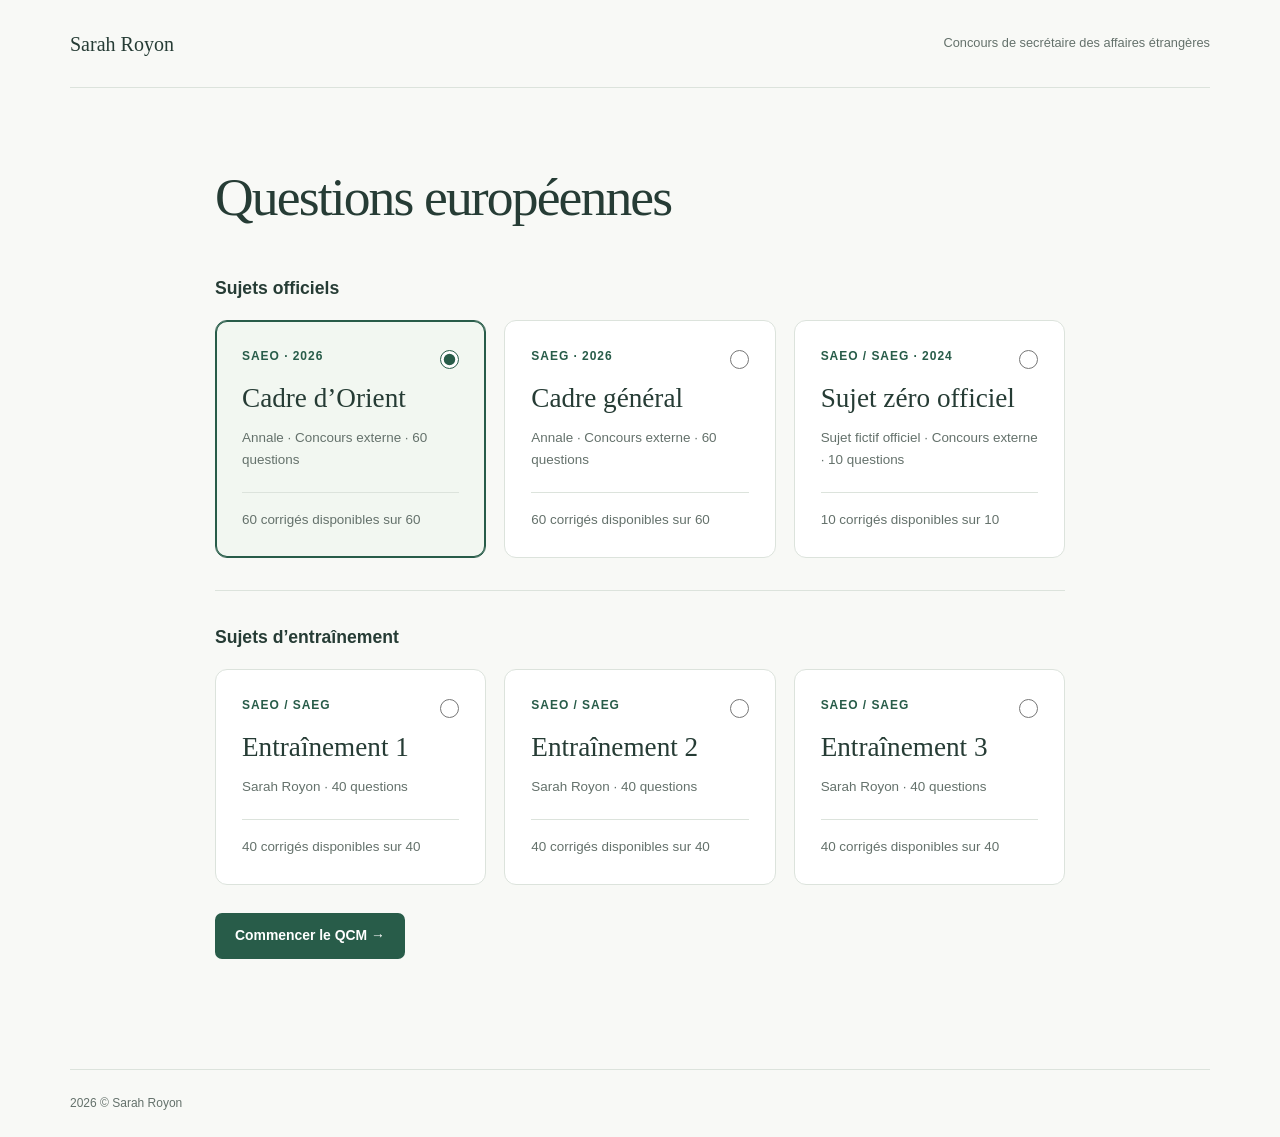
==== questions.html @ c1e106ea "sujets entrainement finalisés, site simplifié" ====
<!DOCTYPE html>
<html lang="fr">
<head>
  <meta charset="utf-8">
  <meta name="viewport" content="width=device-width, initial-scale=1">
  <meta name="description" content="Entraînez-vous aux QCM de questions européennes du concours de secrétaire des affaires étrangères, avec des annales et des sujets d’entraînement.">
  <title>Questions européennes · Sarah Royon</title>
  <link rel="stylesheet" href="questions.css">
  <script defer src="questions-core.js"></script>
  <script defer src="questions.js"></script>
</head>
<body>
  <a class="skip-link" href="#main">Aller au contenu</a>
  <header class="site-header">
    <a class="site-name" href="index.html">Sarah Royon</a>
    <span class="header-caption">Concours de secrétaire des affaires étrangères</span>
  </header>

  <main id="main">
    <section id="setup" class="setup" aria-labelledby="setup-title">
      <h1 id="setup-title" tabindex="-1">Questions européennes</h1>

      <p id="loading" role="status">Chargement des sujets…</p>
      <div id="load-error" class="notice" role="alert" hidden>
        <p id="load-error-message">Les sujets n’ont pas pu être chargés. Réessayez dans un instant.</p>
        <button id="retry" class="button secondary" type="button">Réessayer</button>
      </div>
      <noscript><p class="notice">Activez JavaScript pour accéder aux questionnaires.</p></noscript>

      <form id="source-form" hidden>
        <fieldset class="source-fieldset" aria-label="Sujets disponibles">
          <div id="source-options" class="source-groups">
            <section id="official-sources" class="source-group" aria-labelledby="official-sources-title">
              <h2 id="official-sources-title">Sujets officiels</h2>
              <div id="official-source-options" class="source-options"></div>
            </section>
            <section id="training-sources" class="source-group" aria-labelledby="training-sources-title">
              <h2 id="training-sources-title">Sujets d’entraînement</h2>
              <div id="training-source-options" class="source-options"></div>
            </section>
          </div>
        </fieldset>
        <div class="start-row">
          <button class="button primary" type="submit">Commencer le QCM <span aria-hidden="true">→</span></button>
        </div>
      </form>
    </section>

    <section id="quiz" class="quiz" aria-labelledby="quiz-title" hidden>
      <div class="quiz-heading">
        <div>
          <p id="quiz-eyebrow" class="eyebrow"></p>
          <h1 id="quiz-title" tabindex="-1">Questions européennes</h1>
        </div>
        <button id="change-source" class="text-button" type="button">← Changer de sujet</button>
      </div>
      <div class="quiz-layout">
        <aside id="sidebar" class="sidebar is-collapsed" aria-label="Navigation et progression">
          <div class="sidebar-heading"><h2>Votre parcours</h2><span id="progress-fraction"></span></div>
          <progress id="progress" value="0" max="60" aria-label="Questions renseignées"></progress>
          <p id="progress-text" class="small muted" role="status" aria-live="polite" aria-atomic="true"></p>
          <button id="toggle-index" class="text-button index-toggle" type="button" aria-expanded="false" aria-controls="question-navigation">Afficher l’index ↓</button>
          <nav id="question-navigation" aria-label="Index des questions">
            <ol id="question-index" class="question-index"></ol>
          </nav>
          <p class="index-help"><span class="legend-dot" aria-hidden="true"></span> Réponse renseignée</p>
          <button id="finish" class="button primary finish-button" type="submit" form="quiz-form">Terminer le QCM</button>
          <button id="edit" class="button secondary finish-button" type="button" hidden>Modifier mes réponses</button>
          <p id="save-status" class="save-status small muted" role="status"></p>
        </aside>

        <div class="question-column">
          <section id="instructions" class="instructions" aria-label="Consignes">
            <p id="answer-instructions"></p>
            <p id="correction-availability" class="small muted"></p>
            <a id="annale-link" class="small" target="_blank" rel="noopener noreferrer">Consulter le sujet original <span aria-hidden="true">↗</span></a>
          </section>
          <section id="results" class="results" aria-labelledby="results-title" hidden>
            <p class="eyebrow">Votre bilan</p>
            <h2 id="results-title" tabindex="-1"></h2>
            <p id="results-description"></p>
            <dl id="result-stats" class="result-stats"></dl>
            <p id="score-explanation" class="small muted"></p>
          </section>
          <form id="quiz-form">
            <div id="question-cards" class="question-cards"></div>
            <div class="end-actions">
              <p id="end-message" class="muted"></p>
              <button id="finish-bottom" class="button primary" type="submit">Terminer le QCM <span aria-hidden="true">→</span></button>
            </div>
          </form>
        </div>
      </div>
    </section>
  </main>

  <footer class="site-footer"><span>2026 © Sarah Royon</span></footer>
</body>
</html>
---- questions.css ----
:root {
  color-scheme: light;
  --paper: #f8f9f6;
  --white: #fff;
  --ink: #263c35;
  --muted: #64716b;
  --green: #285c49;
  --soft-green: #edf4ef;
  --border: #dce3dc;
  --error: #914638;
}

* { box-sizing: border-box; }
[hidden] { display: none !important; }
html { scroll-behavior: smooth; }
body { margin: 0; background: var(--paper); color: var(--ink); font-family: -apple-system, BlinkMacSystemFont, "Segoe UI", sans-serif; font-size: 16px; line-height: 1.6; }
button, input { font: inherit; }
button, a, input { -webkit-tap-highlight-color: transparent; }
button, label { touch-action: manipulation; }
a { color: var(--green); text-underline-offset: 4px; }
button { cursor: pointer; }
button:disabled { cursor: default; }
:focus-visible { outline: 3px solid #b17427; outline-offset: 4px; }
h1, h2, h3, p { margin: 0; }
h1, .site-name { font-family: Georgia, "Times New Roman", serif; font-weight: 400; }
h1 { font-size: clamp(2rem, 4.5vw, 3.35rem); line-height: 1.16; letter-spacing: -.035em; }
h2 { font-size: 1.1rem; font-weight: 600; }
.small { font-size: .83rem; }
.muted { color: var(--muted); }
.eyebrow { color: var(--green); font-size: .72rem; letter-spacing: .12em; text-transform: uppercase; font-weight: 650; margin-bottom: 14px; }
.site-header, main, .site-footer { width: min(1140px, calc(100% - 56px)); margin-inline: auto; }
.site-header { min-height: 88px; display: flex; align-items: center; justify-content: space-between; gap: 20px; border-bottom: 1px solid var(--border); }
.site-name { color: var(--ink); text-decoration: none; font-size: 1.25rem; }
.header-caption { color: var(--muted); font-size: .8rem; }
.site-footer { margin-top: 80px; padding-block: 24px; border-top: 1px solid var(--border); display: flex; justify-content: space-between; gap: 16px; color: var(--muted); font-size: .75rem; }
.skip-link { position: absolute; top: -100px; left: 16px; padding: 12px; background: var(--white); z-index: 10; }
.skip-link:focus { top: 8px; }
.setup { max-width: 850px; margin: 78px auto 110px; }
.intro { max-width: 590px; margin-top: 22px; color: var(--muted); font-size: 1.05rem; }
#loading, #load-error { margin-top: 36px; }
.source-fieldset { border: 0; padding: 0; margin: 46px 0 0; min-width: 0; }
.source-fieldset legend { padding: 0; margin-bottom: 18px; font-size: .9rem; font-weight: 600; }
.source-groups { display: grid; gap: 32px; }
.source-group h2 { margin-bottom: 18px; }
.source-group + .source-group { border-top: 1px solid var(--border); padding-top: 32px; }
.source-options { display: grid; grid-template-columns: repeat(auto-fit, minmax(min(100%, 240px), 1fr)); gap: 18px; }
.source-option { display: grid; grid-template-columns: 1fr auto; gap: 12px; position: relative; padding: 26px; border: 1px solid var(--border); border-radius: 12px; background: var(--white); cursor: pointer; transition: border-color .15s, background .15s; }
.source-option:hover { border-color: #91ac9c; }
.source-option:has(input:checked) { border-color: var(--green); background: #f2f7f1; box-shadow: inset 0 0 0 1px var(--green); }
.source-option:has(input:focus-visible) { outline: 3px solid #b17427; outline-offset: 4px; }
.source-option input { grid-column: 2; grid-row: 1; width: 19px; height: 19px; margin: 3px 0 0; accent-color: var(--green); }
.source-code { font-size: .75rem; letter-spacing: .08em; color: var(--green); font-weight: 650; }
.source-title { grid-column: 1 / -1; font-family: Georgia, "Times New Roman", serif; font-size: 1.7rem; line-height: 1.25; }
.source-details, .source-status { grid-column: 1 / -1; font-size: .84rem; color: var(--muted); }
.source-status { border-top: 1px solid var(--border); padding-top: 16px; margin-top: 10px; }
.start-row { display: flex; align-items: center; gap: 24px; margin-top: 28px; }
.start-row p { max-width: 280px; font-size: .8rem; color: var(--muted); }
.button { display: inline-flex; align-items: center; justify-content: center; gap: 22px; border: 1px solid transparent; border-radius: 7px; min-height: 46px; padding: 11px 19px; font-size: .87rem; font-weight: 600; text-decoration: none; line-height: 1.4; }
.primary { color: var(--white); background: var(--green); }
.primary:hover { background: #1e4939; }
.secondary { background: var(--white); border-color: var(--border); color: var(--green); }
.secondary:hover { background: var(--soft-green); }
.text-button { color: var(--green); background: transparent; border: 0; padding: 10px 0; font-size: .83rem; }
.text-button:hover { text-decoration: underline; text-underline-offset: 4px; }
.notice { background: var(--white); border: 1px solid var(--border); padding: 22px; border-radius: 10px; }
.notice button { margin-top: 16px; }
.quiz { margin-top: 40px; }
.quiz-heading { display: flex; align-items: center; justify-content: space-between; gap: 24px; margin-bottom: 32px; }
.quiz-heading h1 { font-size: clamp(2rem, 4vw, 2.65rem); }
.quiz-heading .eyebrow { margin-bottom: 10px; }
.quiz-layout { display: grid; grid-template-columns: 236px minmax(0, 1fr); gap: 32px; align-items: start; }
.sidebar { position: sticky; top: 24px; max-height: calc(100dvh - 48px); overflow-y: auto; scrollbar-width: thin; border: 1px solid var(--border); border-radius: 10px; padding: 19px; background: var(--white); }
.sidebar-heading { display: flex; justify-content: space-between; align-items: center; gap: 10px; }
.sidebar-heading h2 { font-size: .89rem; }
.index-toggle { display: none; }
#progress-fraction { font-size: .8rem; color: var(--muted); font-variant-numeric: tabular-nums; }
progress { appearance: none; display: block; width: 100%; height: 4px; border: 0; border-radius: 4px; overflow: hidden; margin: 14px 0 8px; background: #e9eee9; accent-color: var(--green); }
progress::-webkit-progress-bar { background: #e9eee9; }
progress::-webkit-progress-value { background: var(--green); }
progress::-moz-progress-bar { background: var(--green); }
.question-index { list-style: none; display: grid; grid-template-columns: repeat(5, minmax(0, 1fr)); gap: 6px; padding: 0; margin: 20px 0 16px; }
.index-link { min-height: 35px; display: flex; flex-direction: column; align-items: center; justify-content: center; border: 1px solid var(--border); border-radius: 5px; color: var(--muted); text-decoration: none; font-size: .75rem; font-variant-numeric: tabular-nums; line-height: 1.2; }
.index-link:hover { border-color: var(--green); }
.index-link[aria-current="location"] { outline: 2px solid var(--green); outline-offset: 1px; }
.index-link.answered { color: var(--green); background: var(--soft-green); border-color: #b8cfc0; }
.index-answer { font-size: .55rem; font-weight: 700; letter-spacing: .03em; }
.index-link.incorrect { border-color: #d8b1a6; background: #fff2ee; color: var(--error); }
.index-help { display: flex; align-items: center; gap: 7px; font-size: .74rem; margin-bottom: 10px; color: var(--muted); }
.legend-dot { width: 9px; height: 9px; border-radius: 2px; background: #bbd3c3; }
.finish-button { width: 100%; margin-top: 22px; padding-inline: 8px; font-size: .8rem; }
.save-status { margin-top: 10px; font-size: .7rem; }
.question-column { min-width: 0; }
.instructions { padding: 0 4px 26px; }
.instructions > * + * { margin-top: 7px; }
.instructions > a { display: inline-block; }
.question-cards { display: grid; gap: 22px; }
.question-card { min-width: 0; margin: 0; padding: 28px; background: var(--white); border: 1px solid var(--border); border-radius: 11px; scroll-margin-top: 24px; }
.question-topline { display: flex; align-items: center; justify-content: space-between; gap: 14px; margin-bottom: 15px; }
.question-number { font-size: .72rem; font-weight: 650; text-transform: uppercase; letter-spacing: .09em; color: var(--green); }
.clear-answer { padding: 5px 0; border: 0; background: transparent; color: var(--muted); text-decoration: underline; text-underline-offset: 3px; font-size: .72rem; }
.clear-answer:disabled { opacity: .45; text-decoration: none; }
.question-fieldset { border: 0; margin: 0; padding: 0; min-width: 0; }
.question-fieldset legend { padding: 0; width: 100%; font-size: 1.04rem; font-weight: 500; line-height: 1.6; margin-bottom: 20px; }
.choices { display: grid; gap: 9px; }
.choice { display: flex; align-items: flex-start; gap: 12px; min-height: 49px; padding: 12px 14px; border: 1px solid var(--border); border-radius: 7px; cursor: pointer; font-size: .89rem; transition: background .12s, border-color .12s; }
.choice:hover { background: #f8faf7; }
.choice:has(input:checked) { background: var(--soft-green); border-color: #84a792; }
.choice input { flex: 0 0 auto; width: 16px; height: 16px; margin: 4px 0 0; accent-color: var(--green); }
.choice-letter { flex: 0 0 auto; font-size: .78rem; color: var(--muted); padding-top: 1px; }
.choice-text { overflow-wrap: anywhere; }
.choice.correct-choice { background: var(--soft-green); border-color: #7da28a; }
.choice.wrong-choice, .choice.wrong-choice:has(input:checked) { background: #fff4f0; border-color: #cfaa9f; }
.choice:has(input:disabled) { cursor: default; }
.feedback { border-top: 1px solid var(--border); margin-top: 22px; padding-top: 20px; font-size: .87rem; }
.feedback > * + * { margin-top: 10px; }
.feedback-heading { font-weight: 650; color: var(--green); }
.feedback.incorrect .feedback-heading, .feedback.skipped .feedback-heading { color: var(--error); }
.feedback.pending .feedback-heading, .feedback.neutralized .feedback-heading { color: var(--muted); }
.feedback ul { padding-left: 19px; font-size: .8rem; overflow-wrap: anywhere; }
.feedback li + li { margin-top: 5px; }
.results { background: #edf3ed; border: 1px solid #c4d5c7; padding: 28px; border-radius: 11px; margin-bottom: 22px; scroll-margin-top: 24px; }
.results h2 { font-family: Georgia, "Times New Roman", serif; font-size: 2rem; font-weight: 400; margin-bottom: 12px; }
.results > p + p { margin-top: 10px; }
.result-stats { display: grid; grid-template-columns: repeat(3, 1fr); gap: 16px; margin: 22px 0; }
.result-stats dt { font-size: .75rem; color: var(--muted); }
.result-stats dd { margin: 0; font-size: 1.45rem; }
.end-actions { padding: 26px 4px 0; display: flex; flex-wrap: wrap; justify-content: space-between; align-items: center; gap: 16px; }
.end-actions p { font-size: .83rem; }

@media (max-width: 780px) {
  .site-header, main, .site-footer { width: calc(100% - 32px); }
  .setup { margin-block: 48px 60px; }
  .quiz-layout { grid-template-columns: minmax(0, 1fr); gap: 22px; }
  .sidebar { position: sticky; top: 8px; z-index: 2; max-height: calc(100dvh - 16px); padding: 16px; }
  .index-toggle { display: inline-block; padding-bottom: 0; }
  .sidebar.is-collapsed nav, .sidebar.is-collapsed .index-help, .sidebar.is-collapsed .index-description, .sidebar.is-collapsed .save-status { display: none; }
  .sidebar.is-collapsed #finish { display: none; }
  .question-index { grid-template-columns: repeat(10, minmax(0, 1fr)); gap: 7px; }
  .sidebar .finish-button { width: auto; padding-inline: 20px; margin-top: 16px; }
  .sidebar.is-collapsed #edit { min-height: 36px; padding: 6px 12px; margin: 8px 0 0 12px; font-size: .75rem; }
  .quiz-heading { align-items: flex-start; }
  .quiz-heading .text-button { white-space: nowrap; }
  .question-card, .results { padding: 22px; scroll-margin-top: 190px; }
}

@media (max-width: 520px) {
  .site-header { min-height: 72px; }
  .header-caption { max-width: 150px; font-size: .7rem; text-align: right; }
  .source-options { grid-template-columns: minmax(0, 1fr); gap: 12px; }
  .source-option { padding: 22px; gap: 8px; }
  .source-fieldset { margin-top: 32px; }
  .source-status { padding-top: 12px; margin-top: 6px; }
  .start-row { flex-direction: column; align-items: flex-start; gap: 14px; }
  .start-row .button { width: 100%; }
  .start-row p { max-width: none; }
  .quiz-heading { flex-direction: column; gap: 12px; margin-bottom: 20px; }
  .question-index { grid-template-columns: repeat(8, minmax(0, 1fr)); gap: 7px; }
  .question-card, .results { padding: 19px 16px; }
  .choice { padding: 11px; gap: 9px; }
  .question-fieldset legend { font-size: 1rem; }
  .site-footer { flex-direction: column; gap: 6px; margin-top: 48px; }
}

@media (prefers-reduced-motion: reduce) {
  html { scroll-behavior: auto; }
  * { transition: none !important; }
}
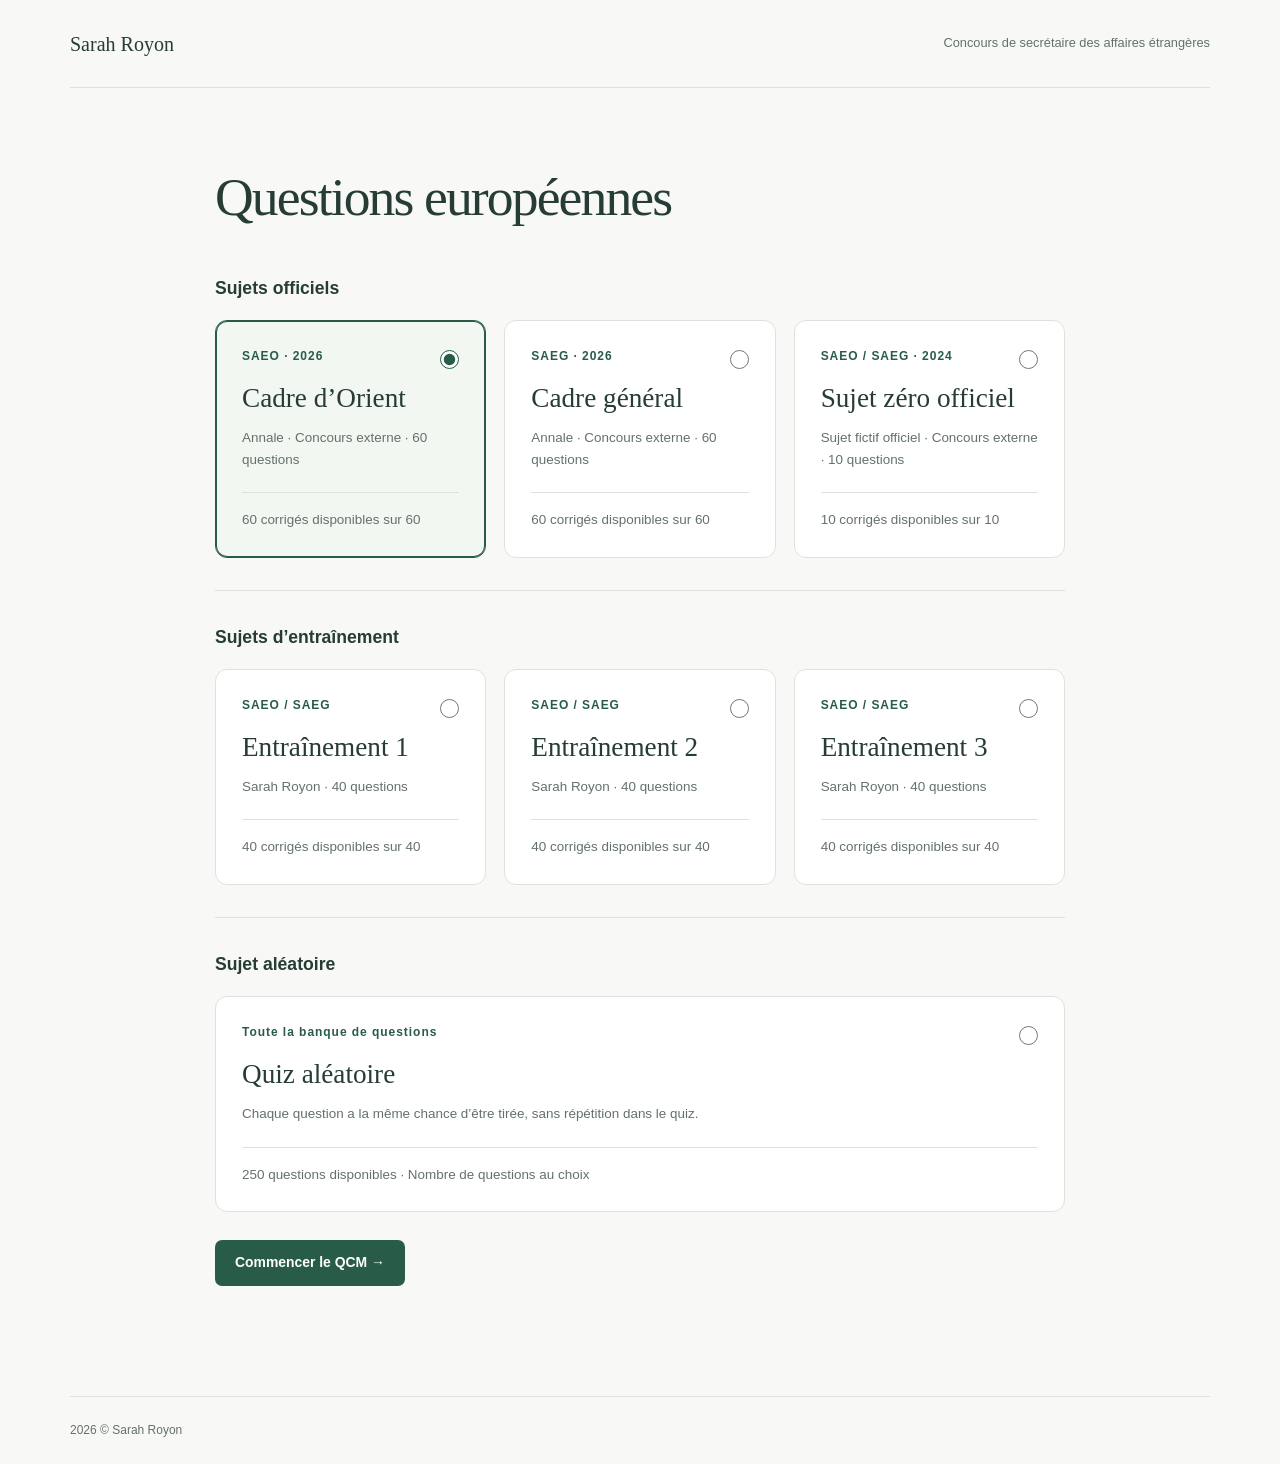
==== commit 385ef865: "random qcm" ====
--- a/questions.html
+++ b/questions.html
@@ -38,6 +38,21 @@
               <h2 id="training-sources-title">Sujets d’entraînement</h2>
               <div id="training-source-options" class="source-options"></div>
             </section>
+            <section class="source-group" aria-labelledby="random-source-title">
+              <h2 id="random-source-title">Sujet aléatoire</h2>
+              <label class="source-option">
+                <span class="source-code">Toute la banque de questions</span>
+                <input id="random-source" type="radio" name="source" value="aleatoire" required aria-controls="random-settings">
+                <span class="source-title">Quiz aléatoire</span>
+                <span class="source-details">Chaque question a la même chance d’être tirée, sans répétition dans le quiz.</span>
+                <span id="random-source-details" class="source-status"></span>
+              </label>
+              <div id="random-settings" class="random-settings" hidden>
+                <label for="random-count">Nombre de questions</label>
+                <input id="random-count" name="random-count" type="number" min="1" step="1" required disabled aria-describedby="random-count-help">
+                <p id="random-count-help" class="small muted"></p>
+              </div>
+            </section>
           </div>
         </fieldset>
         <div class="start-row">
@@ -52,7 +67,10 @@
           <p id="quiz-eyebrow" class="eyebrow"></p>
           <h1 id="quiz-title" tabindex="-1">Questions européennes</h1>
         </div>
-        <button id="change-source" class="text-button" type="button">← Changer de sujet</button>
+        <div class="quiz-actions">
+          <button id="regenerate" class="button secondary" type="button" hidden>Régénérer le quiz</button>
+          <button id="change-source" class="text-button" type="button">← Changer de sujet</button>
+        </div>
       </div>
       <div class="quiz-layout">
         <aside id="sidebar" class="sidebar is-collapsed" aria-label="Navigation et progression">
@@ -73,6 +91,7 @@
           <section id="instructions" class="instructions" aria-label="Consignes">
             <p id="answer-instructions"></p>
             <p id="correction-availability" class="small muted"></p>
+            <p id="regenerate-help" class="small muted" hidden>Régénérer le quiz remplace le tirage et remet les réponses à zéro. Pour changer le nombre de questions, utilisez « Changer de sujet ».</p>
             <a id="annale-link" class="small" target="_blank" rel="noopener noreferrer">Consulter le sujet original <span aria-hidden="true">↗</span></a>
           </section>
           <section id="results" class="results" aria-labelledby="results-title" hidden>
--- a/questions.css
+++ b/questions.css
@@ -53,6 +53,9 @@
 .source-title { grid-column: 1 / -1; font-family: Georgia, "Times New Roman", serif; font-size: 1.7rem; line-height: 1.25; }
 .source-details, .source-status { grid-column: 1 / -1; font-size: .84rem; color: var(--muted); }
 .source-status { border-top: 1px solid var(--border); padding-top: 16px; margin-top: 10px; }
+.random-settings { display: grid; justify-items: start; gap: 8px; margin-top: 20px; }
+.random-settings label { font-size: .9rem; font-weight: 600; }
+.random-settings input { width: 110px; min-height: 46px; padding: 8px 12px; border: 1px solid var(--border); border-radius: 7px; background: var(--white); color: var(--ink); }
 .start-row { display: flex; align-items: center; gap: 24px; margin-top: 28px; }
 .start-row p { max-width: 280px; font-size: .8rem; color: var(--muted); }
 .button { display: inline-flex; align-items: center; justify-content: center; gap: 22px; border: 1px solid transparent; border-radius: 7px; min-height: 46px; padding: 11px 19px; font-size: .87rem; font-weight: 600; text-decoration: none; line-height: 1.4; }
@@ -68,6 +71,8 @@
 .quiz-heading { display: flex; align-items: center; justify-content: space-between; gap: 24px; margin-bottom: 32px; }
 .quiz-heading h1 { font-size: clamp(2rem, 4vw, 2.65rem); }
 .quiz-heading .eyebrow { margin-bottom: 10px; }
+.quiz-actions { display: flex; flex-wrap: wrap; align-items: center; justify-content: flex-end; gap: 8px 20px; }
+.question-context { margin-bottom: 16px; }
 .quiz-layout { display: grid; grid-template-columns: 236px minmax(0, 1fr); gap: 32px; align-items: start; }
 .sidebar { position: sticky; top: 24px; max-height: calc(100dvh - 48px); overflow-y: auto; scrollbar-width: thin; border: 1px solid var(--border); border-radius: 10px; padding: 19px; background: var(--white); }
 .sidebar-heading { display: flex; justify-content: space-between; align-items: center; gap: 10px; }
@@ -154,6 +159,7 @@
   .start-row .button { width: 100%; }
   .start-row p { max-width: none; }
   .quiz-heading { flex-direction: column; gap: 12px; margin-bottom: 20px; }
+  .quiz-actions { justify-content: flex-start; }
   .question-index { grid-template-columns: repeat(8, minmax(0, 1fr)); gap: 7px; }
   .question-card, .results { padding: 19px 16px; }
   .choice { padding: 11px; gap: 9px; }
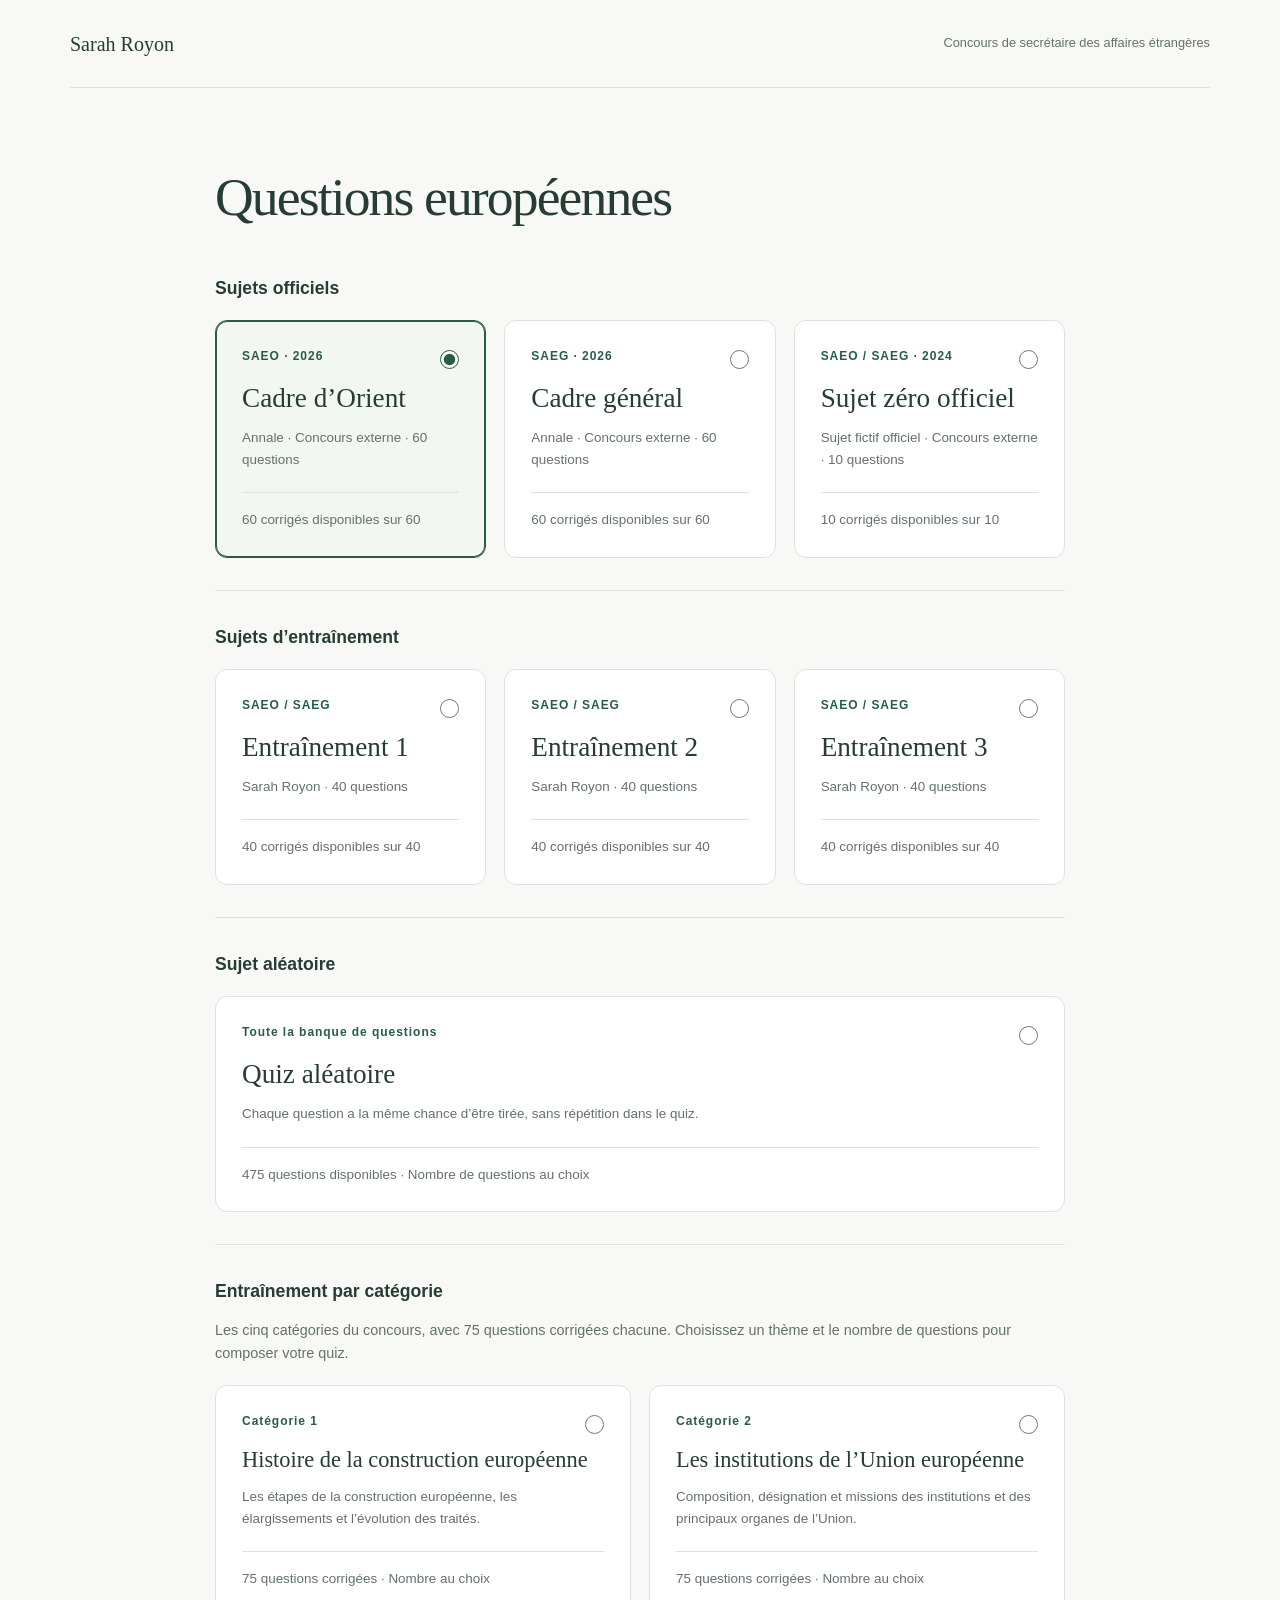
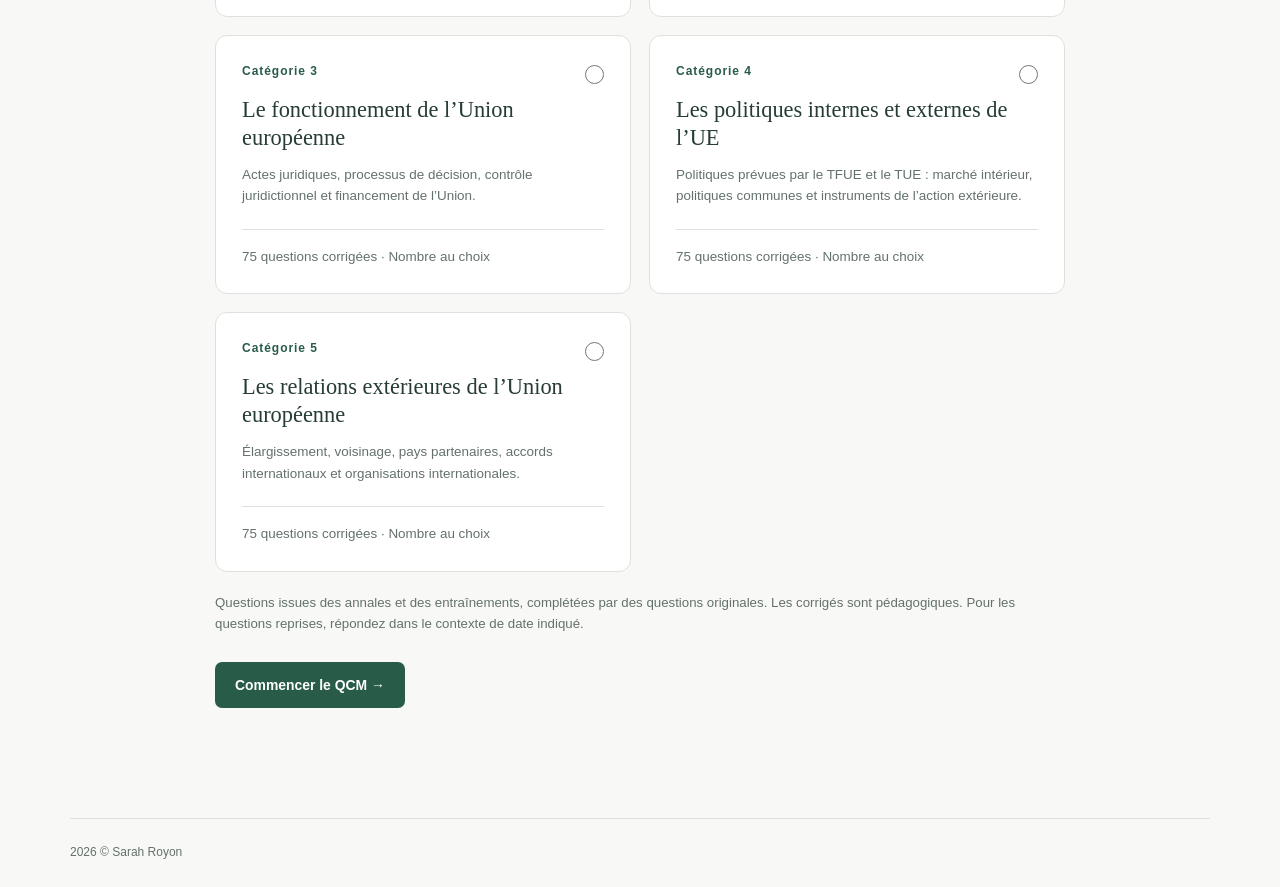
==== commit 71376314: "nouvelles questions et catégories" ====
--- a/questions.html
+++ b/questions.html
@@ -3,7 +3,7 @@
 <head>
   <meta charset="utf-8">
   <meta name="viewport" content="width=device-width, initial-scale=1">
-  <meta name="description" content="Entraînez-vous aux QCM de questions européennes du concours de secrétaire des affaires étrangères, avec des annales et des sujets d’entraînement.">
+  <meta name="description" content="Entraînez-vous aux QCM de questions européennes : annales, quiz aléatoires et 75 questions corrigées pour chacune des cinq catégories du concours.">
   <title>Questions européennes · Sarah Royon</title>
   <link rel="stylesheet" href="questions.css">
   <script defer src="questions-core.js"></script>
@@ -52,6 +52,17 @@
                 <input id="random-count" name="random-count" type="number" min="1" step="1" required disabled aria-describedby="random-count-help">
                 <p id="random-count-help" class="small muted"></p>
               </div>
+            </section>
+            <section id="category-sources" class="source-group" aria-labelledby="category-sources-title">
+              <h2 id="category-sources-title">Entraînement par catégorie</h2>
+              <p class="category-intro muted">Les cinq catégories du concours, avec 75 questions corrigées chacune. Choisissez un thème et le nombre de questions pour composer votre quiz.</p>
+              <div id="category-source-options" class="source-options category-options"></div>
+              <div id="category-settings" class="random-settings" hidden>
+                <label for="category-count">Nombre de questions</label>
+                <input id="category-count" name="category-count" type="number" min="1" max="75" step="1" required disabled aria-describedby="category-count-help">
+                <p id="category-count-help" class="small muted" aria-live="polite"></p>
+              </div>
+              <p class="category-note small muted">Questions issues des annales et des entraînements, complétées par des questions originales. Les corrigés sont pédagogiques. Pour les questions reprises, répondez dans le contexte de date indiqué.</p>
             </section>
           </div>
         </fieldset>
--- a/questions.css
+++ b/questions.css
@@ -56,6 +56,10 @@
 .random-settings { display: grid; justify-items: start; gap: 8px; margin-top: 20px; }
 .random-settings label { font-size: .9rem; font-weight: 600; }
 .random-settings input { width: 110px; min-height: 46px; padding: 8px 12px; border: 1px solid var(--border); border-radius: 7px; background: var(--white); color: var(--ink); }
+.category-intro { margin: -4px 0 20px; font-size: .9rem; }
+.category-options { grid-template-columns: repeat(2, minmax(0, 1fr)); }
+.category-options .source-title { font-size: 1.4rem; }
+.category-note { margin-top: 20px; }
 .start-row { display: flex; align-items: center; gap: 24px; margin-top: 28px; }
 .start-row p { max-width: 280px; font-size: .8rem; color: var(--muted); }
 .button { display: inline-flex; align-items: center; justify-content: center; gap: 22px; border: 1px solid transparent; border-radius: 7px; min-height: 46px; padding: 11px 19px; font-size: .87rem; font-weight: 600; text-decoration: none; line-height: 1.4; }
@@ -70,6 +74,9 @@
 .quiz { margin-top: 40px; }
 .quiz-heading { display: flex; align-items: center; justify-content: space-between; gap: 24px; margin-bottom: 32px; }
 .quiz-heading h1 { font-size: clamp(2rem, 4vw, 2.65rem); }
+.quiz-heading > div { min-width: 0; }
+.quiz-heading > div:first-child { flex: 1; }
+.quiz-actions { max-width: 310px; }
 .quiz-heading .eyebrow { margin-bottom: 10px; }
 .quiz-actions { display: flex; flex-wrap: wrap; align-items: center; justify-content: flex-end; gap: 8px 20px; }
 .question-context { margin-bottom: 16px; }
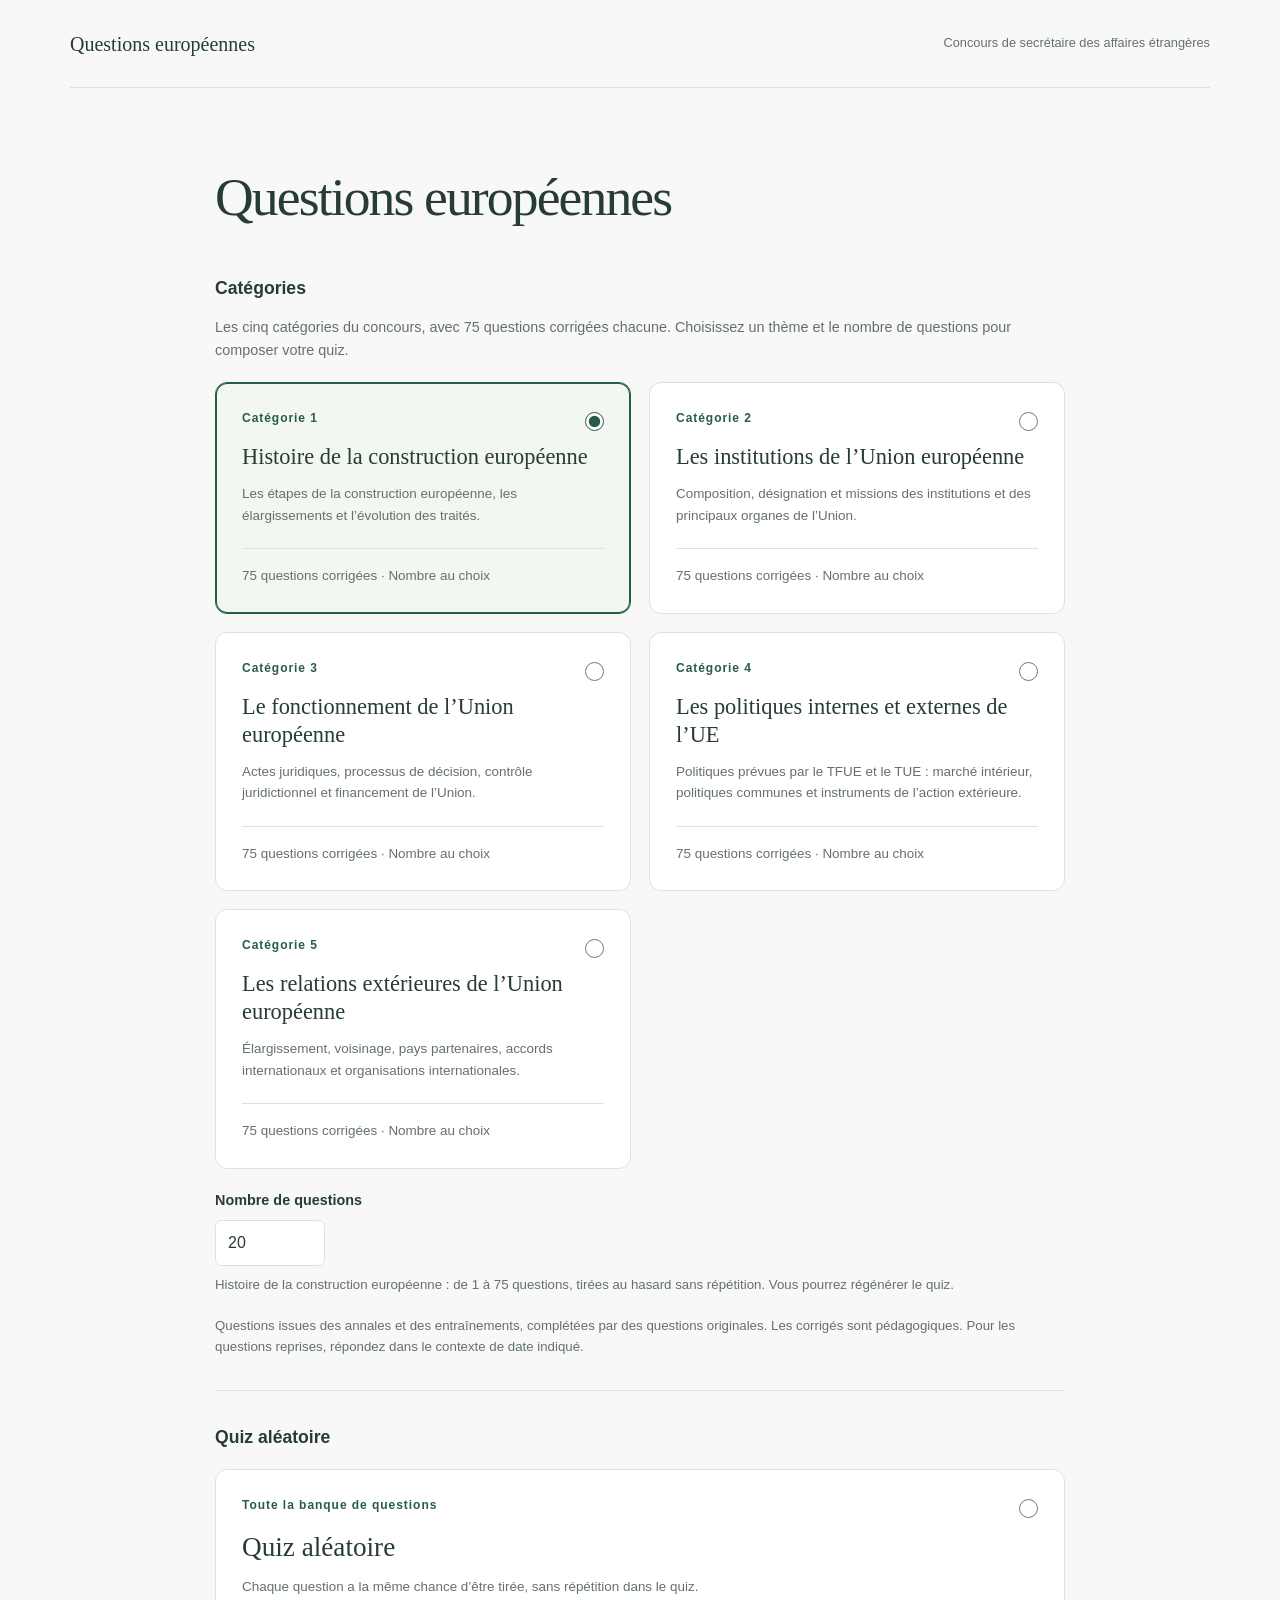
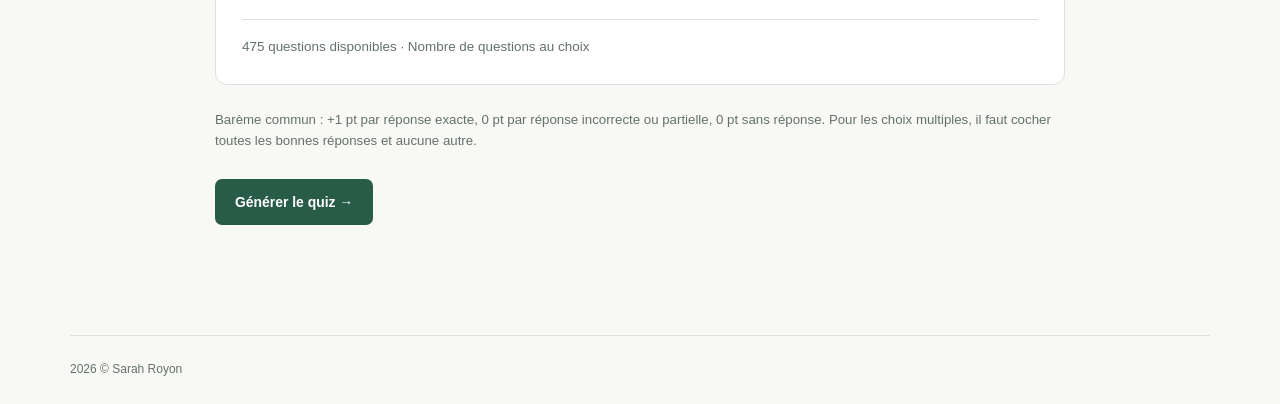
==== commit 65b05262: "Simplifie les quiz et ajoute un bareme commun, un chrono et un reset" ====
--- a/questions.html
+++ b/questions.html
@@ -3,8 +3,8 @@
 <head>
   <meta charset="utf-8">
   <meta name="viewport" content="width=device-width, initial-scale=1">
-  <meta name="description" content="Entraînez-vous aux QCM de questions européennes : annales, quiz aléatoires et 75 questions corrigées pour chacune des cinq catégories du concours.">
-  <title>Questions européennes · Sarah Royon</title>
+  <meta name="description" content="Révisez les questions européennes avec cinq catégories et des quiz aléatoires corrigés, un barème commun et un chronomètre.">
+  <title>Questions européennes · Quiz</title>
   <link rel="stylesheet" href="questions.css">
   <script defer src="questions-core.js"></script>
   <script defer src="questions.js"></script>
@@ -12,7 +12,7 @@
 <body>
   <a class="skip-link" href="#main">Aller au contenu</a>
   <header class="site-header">
-    <a class="site-name" href="index.html">Sarah Royon</a>
+    <a class="site-name" href="index.html">Questions européennes</a>
     <span class="header-caption">Concours de secrétaire des affaires étrangères</span>
   </header>
 
@@ -20,7 +20,7 @@
     <section id="setup" class="setup" aria-labelledby="setup-title">
       <h1 id="setup-title" tabindex="-1">Questions européennes</h1>
 
-      <p id="loading" role="status">Chargement des sujets…</p>
+      <p id="loading" role="status">Chargement des questions…</p>
       <div id="load-error" class="notice" role="alert" hidden>
         <p id="load-error-message">Les sujets n’ont pas pu être chargés. Réessayez dans un instant.</p>
         <button id="retry" class="button secondary" type="button">Réessayer</button>
@@ -28,18 +28,21 @@
       <noscript><p class="notice">Activez JavaScript pour accéder aux questionnaires.</p></noscript>
 
       <form id="source-form" hidden>
-        <fieldset class="source-fieldset" aria-label="Sujets disponibles">
+        <fieldset class="source-fieldset" aria-label="Quiz disponibles">
           <div id="source-options" class="source-groups">
-            <section id="official-sources" class="source-group" aria-labelledby="official-sources-title">
-              <h2 id="official-sources-title">Sujets officiels</h2>
-              <div id="official-source-options" class="source-options"></div>
-            </section>
-            <section id="training-sources" class="source-group" aria-labelledby="training-sources-title">
-              <h2 id="training-sources-title">Sujets d’entraînement</h2>
-              <div id="training-source-options" class="source-options"></div>
+            <section id="category-sources" class="source-group" aria-labelledby="category-sources-title">
+              <h2 id="category-sources-title">Catégories</h2>
+              <p class="category-intro muted">Les cinq catégories du concours, avec 75 questions corrigées chacune. Choisissez un thème et le nombre de questions pour composer votre quiz.</p>
+              <div id="category-source-options" class="source-options category-options"></div>
+              <div id="category-settings" class="random-settings" hidden>
+                <label for="category-count">Nombre de questions</label>
+                <input id="category-count" name="category-count" type="number" min="1" max="75" step="1" required disabled aria-describedby="category-count-help">
+                <p id="category-count-help" class="small muted" aria-live="polite"></p>
+              </div>
+              <p class="category-note small muted">Questions issues des annales et des entraînements, complétées par des questions originales. Les corrigés sont pédagogiques. Pour les questions reprises, répondez dans le contexte de date indiqué.</p>
             </section>
             <section class="source-group" aria-labelledby="random-source-title">
-              <h2 id="random-source-title">Sujet aléatoire</h2>
+              <h2 id="random-source-title">Quiz aléatoire</h2>
               <label class="source-option">
                 <span class="source-code">Toute la banque de questions</span>
                 <input id="random-source" type="radio" name="source" value="aleatoire" required aria-controls="random-settings">
@@ -53,19 +56,9 @@
                 <p id="random-count-help" class="small muted"></p>
               </div>
             </section>
-            <section id="category-sources" class="source-group" aria-labelledby="category-sources-title">
-              <h2 id="category-sources-title">Entraînement par catégorie</h2>
-              <p class="category-intro muted">Les cinq catégories du concours, avec 75 questions corrigées chacune. Choisissez un thème et le nombre de questions pour composer votre quiz.</p>
-              <div id="category-source-options" class="source-options category-options"></div>
-              <div id="category-settings" class="random-settings" hidden>
-                <label for="category-count">Nombre de questions</label>
-                <input id="category-count" name="category-count" type="number" min="1" max="75" step="1" required disabled aria-describedby="category-count-help">
-                <p id="category-count-help" class="small muted" aria-live="polite"></p>
-              </div>
-              <p class="category-note small muted">Questions issues des annales et des entraînements, complétées par des questions originales. Les corrigés sont pédagogiques. Pour les questions reprises, répondez dans le contexte de date indiqué.</p>
-            </section>
           </div>
         </fieldset>
+        <p id="setup-scoring" class="scoring-note small muted"></p>
         <div class="start-row">
           <button class="button primary" type="submit">Commencer le QCM <span aria-hidden="true">→</span></button>
         </div>
@@ -79,12 +72,17 @@
           <h1 id="quiz-title" tabindex="-1">Questions européennes</h1>
         </div>
         <div class="quiz-actions">
-          <button id="regenerate" class="button secondary" type="button" hidden>Régénérer le quiz</button>
-          <button id="change-source" class="text-button" type="button">← Changer de sujet</button>
+          <button id="reset" class="button secondary" type="button" aria-describedby="reset-help">Remettre à zéro</button>
+          <button id="regenerate" class="button secondary" type="button">Nouveau tirage</button>
+          <button id="change-source" class="text-button" type="button">← Changer de quiz</button>
         </div>
       </div>
       <div class="quiz-layout">
         <aside id="sidebar" class="sidebar is-collapsed" aria-label="Navigation et progression">
+          <div class="quiz-timer">
+            <span id="timer-label" class="small muted">Temps écoulé</span>
+            <span id="timer" role="timer" aria-labelledby="timer-label" aria-live="off">00:00</span>
+          </div>
           <div class="sidebar-heading"><h2>Votre parcours</h2><span id="progress-fraction"></span></div>
           <progress id="progress" value="0" max="60" aria-label="Questions renseignées"></progress>
           <p id="progress-text" class="small muted" role="status" aria-live="polite" aria-atomic="true"></p>
@@ -101,14 +99,16 @@
         <div class="question-column">
           <section id="instructions" class="instructions" aria-label="Consignes">
             <p id="answer-instructions"></p>
+            <p id="scoring-instructions" class="small"></p>
             <p id="correction-availability" class="small muted"></p>
-            <p id="regenerate-help" class="small muted" hidden>Régénérer le quiz remplace le tirage et remet les réponses à zéro. Pour changer le nombre de questions, utilisez « Changer de sujet ».</p>
-            <a id="annale-link" class="small" target="_blank" rel="noopener noreferrer">Consulter le sujet original <span aria-hidden="true">↗</span></a>
+            <p class="small muted">Le chronomètre se met en pause lorsque vous quittez cette page ou affichez le bilan.</p>
+            <p id="reset-help" class="small muted">« Remettre à zéro » efface les réponses et le temps en gardant les mêmes questions. « Nouveau tirage » recommence avec un autre tirage.</p>
           </section>
           <section id="results" class="results" aria-labelledby="results-title" hidden>
             <p class="eyebrow">Votre bilan</p>
             <h2 id="results-title" tabindex="-1"></h2>
             <p id="results-description"></p>
+            <p id="results-time"></p>
             <dl id="result-stats" class="result-stats"></dl>
             <p id="score-explanation" class="small muted"></p>
           </section>
--- a/questions.css
+++ b/questions.css
@@ -61,6 +61,7 @@
 .category-options .source-title { font-size: 1.4rem; }
 .category-note { margin-top: 20px; }
 .start-row { display: flex; align-items: center; gap: 24px; margin-top: 28px; }
+.scoring-note { margin-top: 24px; }
 .start-row p { max-width: 280px; font-size: .8rem; color: var(--muted); }
 .button { display: inline-flex; align-items: center; justify-content: center; gap: 22px; border: 1px solid transparent; border-radius: 7px; min-height: 46px; padding: 11px 19px; font-size: .87rem; font-weight: 600; text-decoration: none; line-height: 1.4; }
 .primary { color: var(--white); background: var(--green); }
@@ -83,6 +84,8 @@
 .quiz-layout { display: grid; grid-template-columns: 236px minmax(0, 1fr); gap: 32px; align-items: start; }
 .sidebar { position: sticky; top: 24px; max-height: calc(100dvh - 48px); overflow-y: auto; scrollbar-width: thin; border: 1px solid var(--border); border-radius: 10px; padding: 19px; background: var(--white); }
 .sidebar-heading { display: flex; justify-content: space-between; align-items: center; gap: 10px; }
+.quiz-timer { display: flex; align-items: center; justify-content: space-between; gap: 12px; border-bottom: 1px solid var(--border); padding-bottom: 12px; margin-bottom: 14px; }
+#timer { color: var(--green); font-size: 1.25rem; font-weight: 600; font-variant-numeric: tabular-nums; }
 .sidebar-heading h2 { font-size: .89rem; }
 .index-toggle { display: none; }
 #progress-fraction { font-size: .8rem; color: var(--muted); font-variant-numeric: tabular-nums; }
@@ -126,7 +129,7 @@
 .feedback { border-top: 1px solid var(--border); margin-top: 22px; padding-top: 20px; font-size: .87rem; }
 .feedback > * + * { margin-top: 10px; }
 .feedback-heading { font-weight: 650; color: var(--green); }
-.feedback.incorrect .feedback-heading, .feedback.skipped .feedback-heading { color: var(--error); }
+.feedback.incorrect .feedback-heading, .feedback.partial .feedback-heading, .feedback.skipped .feedback-heading { color: var(--error); }
 .feedback.pending .feedback-heading, .feedback.neutralized .feedback-heading { color: var(--muted); }
 .feedback ul { padding-left: 19px; font-size: .8rem; overflow-wrap: anywhere; }
 .feedback li + li { margin-top: 5px; }
@@ -152,7 +155,7 @@
   .sidebar.is-collapsed #edit { min-height: 36px; padding: 6px 12px; margin: 8px 0 0 12px; font-size: .75rem; }
   .quiz-heading { align-items: flex-start; }
   .quiz-heading .text-button { white-space: nowrap; }
-  .question-card, .results { padding: 22px; scroll-margin-top: 190px; }
+  .question-card, .results { padding: 22px; scroll-margin-top: 250px; }
 }
 
 @media (max-width: 520px) {
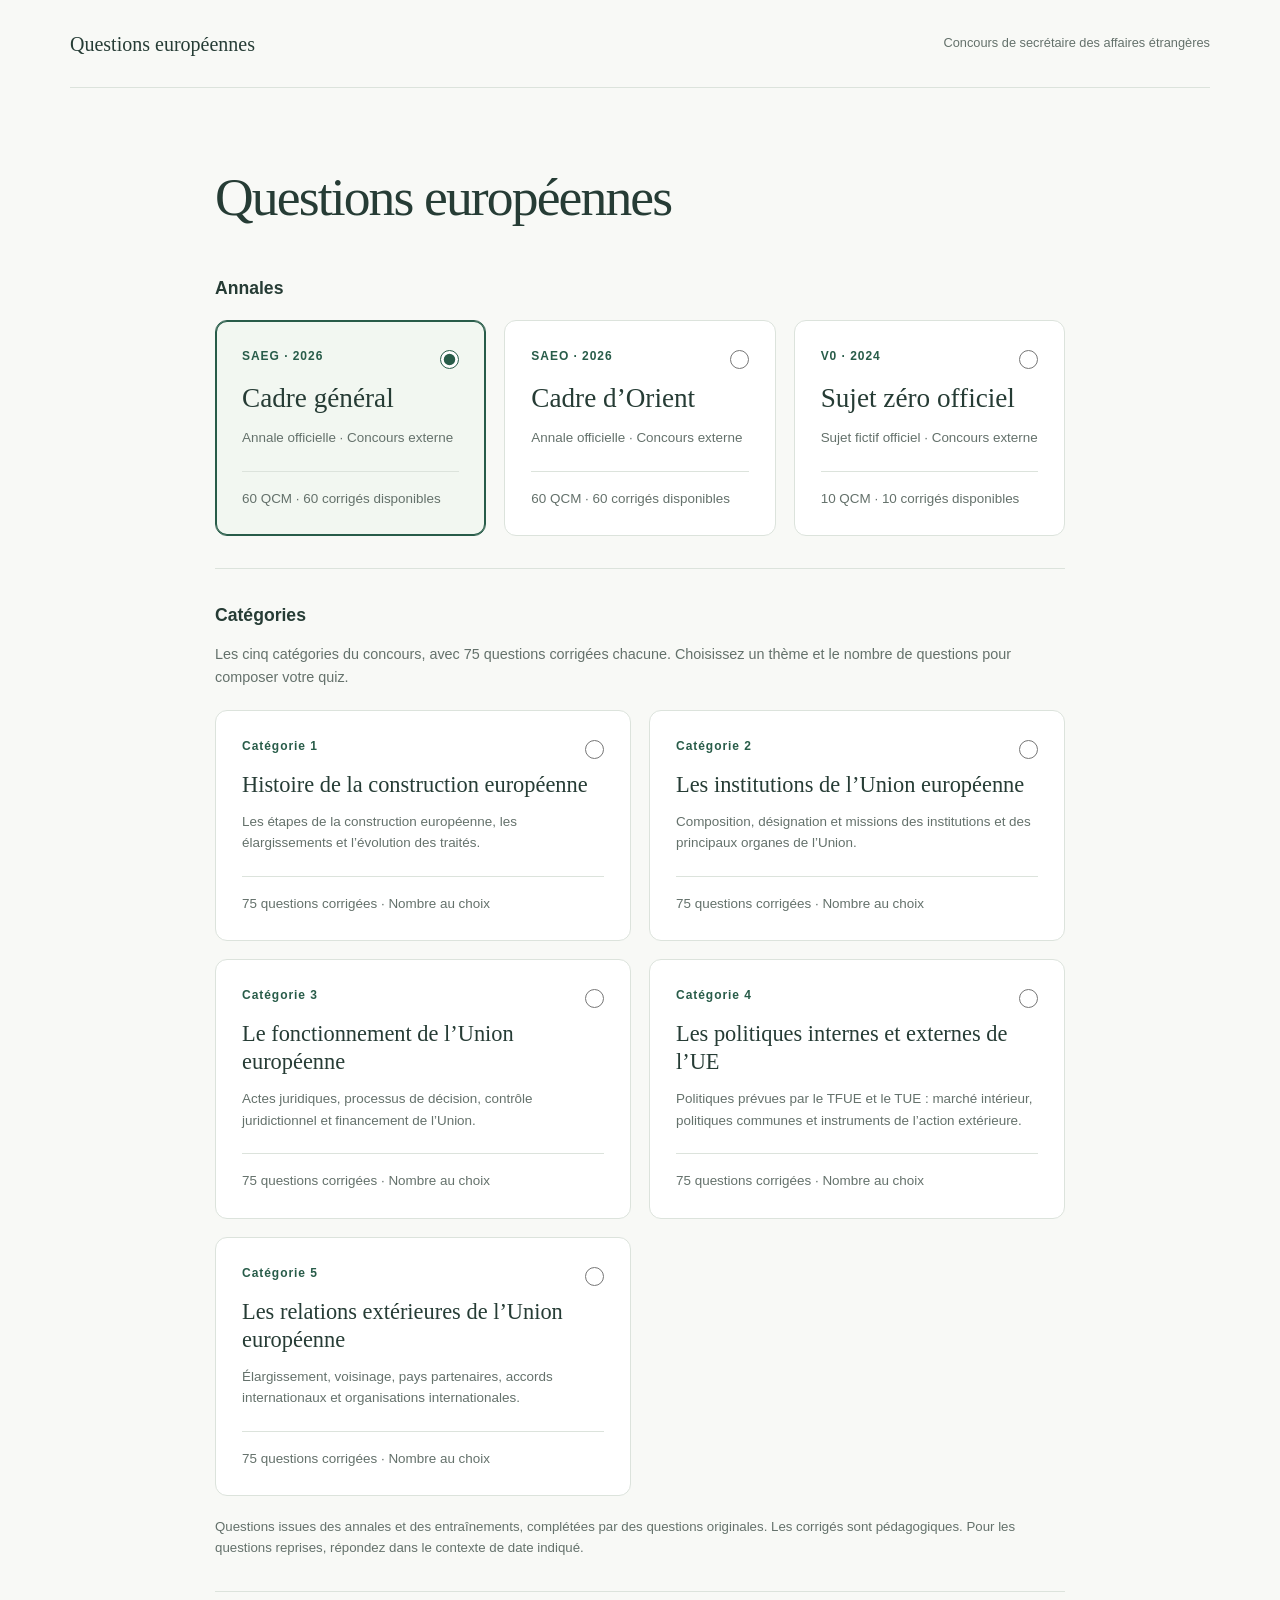
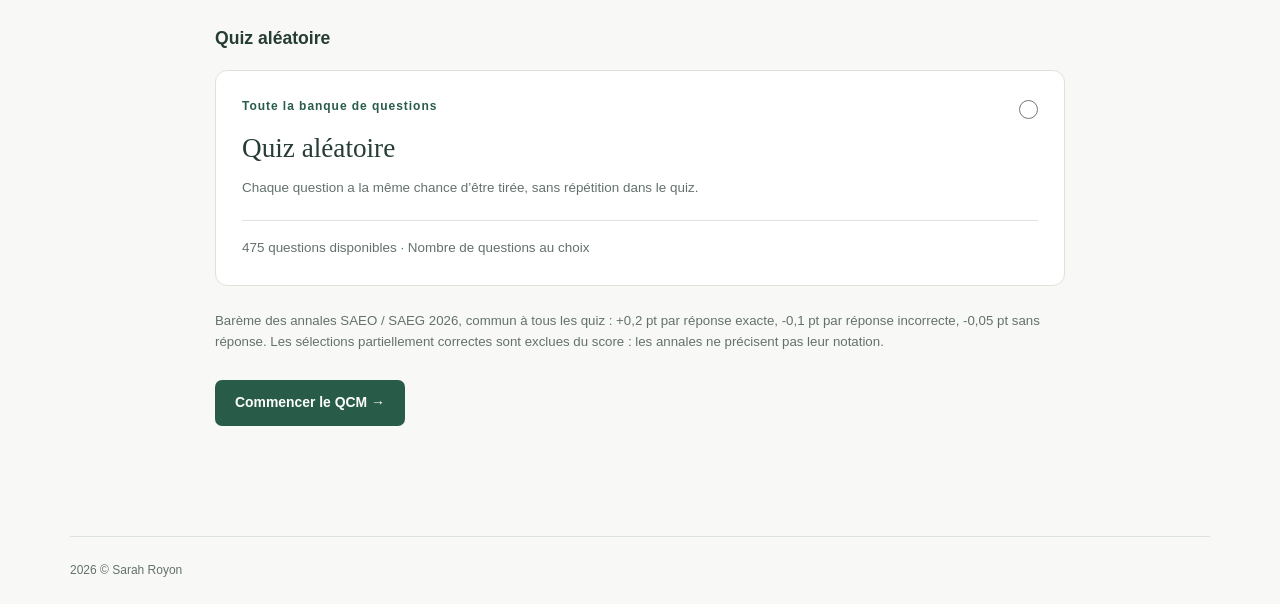
==== commit 2841e3aa: "Retablit les annales avant les categories et le quiz aleatoire" ====
--- a/questions.html
+++ b/questions.html
@@ -3,7 +3,7 @@
 <head>
   <meta charset="utf-8">
   <meta name="viewport" content="width=device-width, initial-scale=1">
-  <meta name="description" content="Révisez les questions européennes avec cinq catégories et des quiz aléatoires corrigés, un barème commun et un chronomètre.">
+  <meta name="description" content="Révisez les questions européennes avec les annales SAEG, SAEO et V0, cinq catégories et des quiz aléatoires, un barème commun et un chronomètre.">
   <title>Questions européennes · Quiz</title>
   <link rel="stylesheet" href="questions.css">
   <script defer src="questions-core.js"></script>
@@ -30,6 +30,10 @@
       <form id="source-form" hidden>
         <fieldset class="source-fieldset" aria-label="Quiz disponibles">
           <div id="source-options" class="source-groups">
+            <section id="official-sources" class="source-group" aria-labelledby="official-sources-title">
+              <h2 id="official-sources-title">Annales</h2>
+              <div id="official-source-options" class="source-options"></div>
+            </section>
             <section id="category-sources" class="source-group" aria-labelledby="category-sources-title">
               <h2 id="category-sources-title">Catégories</h2>
               <p class="category-intro muted">Les cinq catégories du concours, avec 75 questions corrigées chacune. Choisissez un thème et le nombre de questions pour composer votre quiz.</p>
@@ -102,7 +106,9 @@
             <p id="scoring-instructions" class="small"></p>
             <p id="correction-availability" class="small muted"></p>
             <p class="small muted">Le chronomètre se met en pause lorsque vous quittez cette page ou affichez le bilan.</p>
-            <p id="reset-help" class="small muted">« Remettre à zéro » efface les réponses et le temps en gardant les mêmes questions. « Nouveau tirage » recommence avec un autre tirage.</p>
+            <p id="reset-help" class="small muted">« Remettre à zéro » efface les réponses et le temps en gardant les mêmes questions.</p>
+            <p id="regenerate-help" class="small muted" hidden>« Nouveau tirage » recommence avec un autre tirage.</p>
+            <a id="annale-link" class="small" target="_blank" rel="noopener noreferrer" hidden>Consulter le sujet original <span aria-hidden="true">↗</span></a>
           </section>
           <section id="results" class="results" aria-labelledby="results-title" hidden>
             <p class="eyebrow">Votre bilan</p>
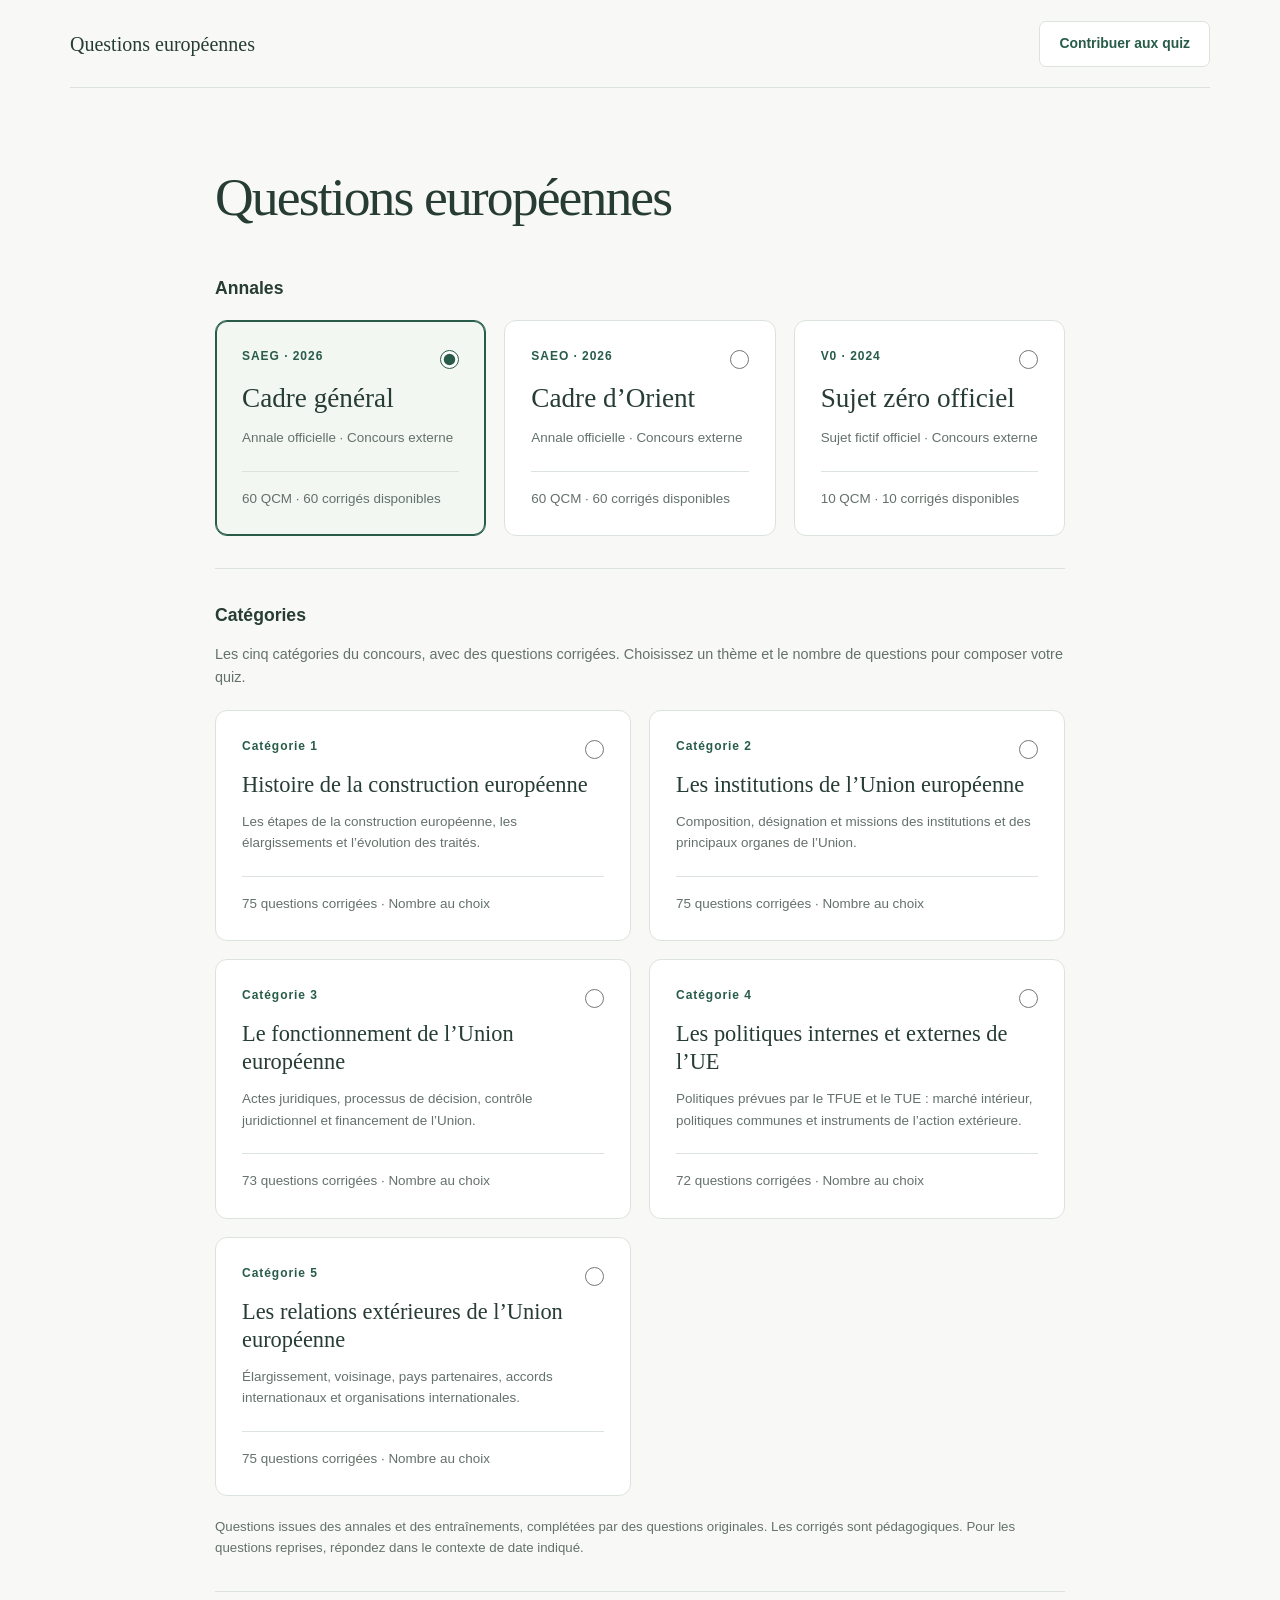
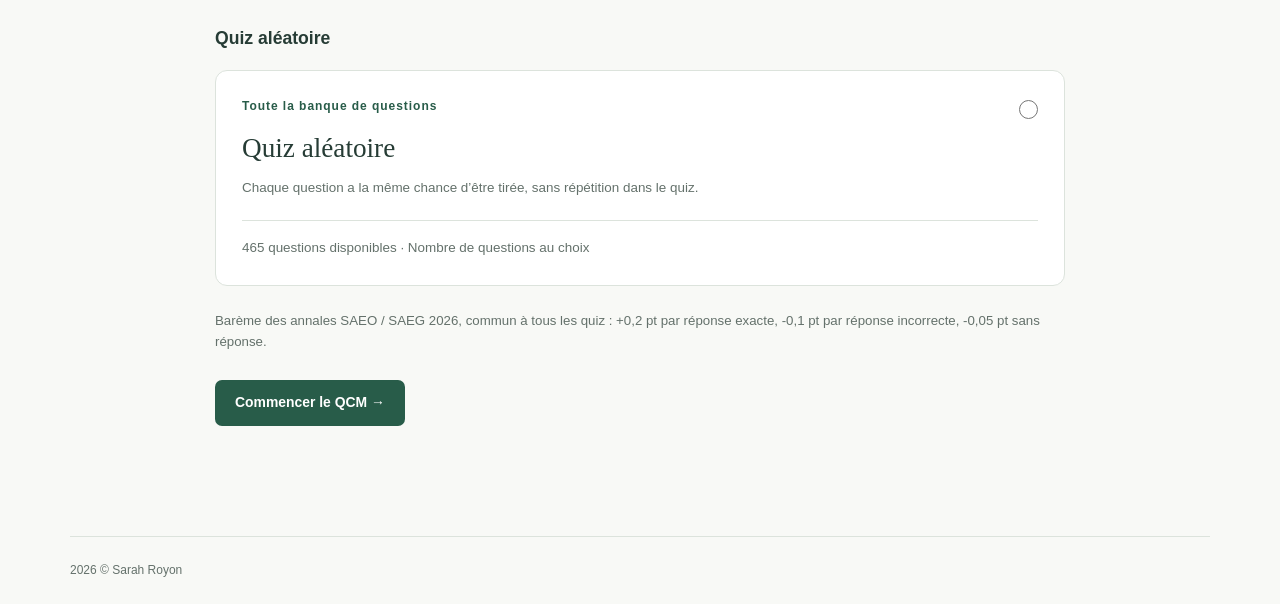
==== commit d44b9b71: "Ajoute les contributions par e-mail et affine les quiz" ====
--- a/questions.html
+++ b/questions.html
@@ -13,7 +13,7 @@
   <a class="skip-link" href="#main">Aller au contenu</a>
   <header class="site-header">
     <a class="site-name" href="index.html">Questions européennes</a>
-    <span class="header-caption">Concours de secrétaire des affaires étrangères</span>
+    <a class="button secondary" href="contributions.html">Contribuer aux quiz</a>
   </header>
 
   <main id="main">
@@ -36,11 +36,11 @@
             </section>
             <section id="category-sources" class="source-group" aria-labelledby="category-sources-title">
               <h2 id="category-sources-title">Catégories</h2>
-              <p class="category-intro muted">Les cinq catégories du concours, avec 75 questions corrigées chacune. Choisissez un thème et le nombre de questions pour composer votre quiz.</p>
+              <p class="category-intro muted">Les cinq catégories du concours, avec des questions corrigées. Choisissez un thème et le nombre de questions pour composer votre quiz.</p>
               <div id="category-source-options" class="source-options category-options"></div>
               <div id="category-settings" class="random-settings" hidden>
                 <label for="category-count">Nombre de questions</label>
-                <input id="category-count" name="category-count" type="number" min="1" max="75" step="1" required disabled aria-describedby="category-count-help">
+                <input id="category-count" name="category-count" type="number" min="1" step="1" required disabled aria-describedby="category-count-help">
                 <p id="category-count-help" class="small muted" aria-live="polite"></p>
               </div>
               <p class="category-note small muted">Questions issues des annales et des entraînements, complétées par des questions originales. Les corrigés sont pédagogiques. Pour les questions reprises, répondez dans le contexte de date indiqué.</p>
@@ -76,7 +76,7 @@
           <h1 id="quiz-title" tabindex="-1">Questions européennes</h1>
         </div>
         <div class="quiz-actions">
-          <button id="reset" class="button secondary" type="button" aria-describedby="reset-help">Remettre à zéro</button>
+          <button id="reset" class="button secondary" type="button">Remettre à zéro</button>
           <button id="regenerate" class="button secondary" type="button">Nouveau tirage</button>
           <button id="change-source" class="text-button" type="button">← Changer de quiz</button>
         </div>
@@ -105,9 +105,6 @@
             <p id="answer-instructions"></p>
             <p id="scoring-instructions" class="small"></p>
             <p id="correction-availability" class="small muted"></p>
-            <p class="small muted">Le chronomètre se met en pause lorsque vous quittez cette page ou affichez le bilan.</p>
-            <p id="reset-help" class="small muted">« Remettre à zéro » efface les réponses et le temps en gardant les mêmes questions.</p>
-            <p id="regenerate-help" class="small muted" hidden>« Nouveau tirage » recommence avec un autre tirage.</p>
             <a id="annale-link" class="small" target="_blank" rel="noopener noreferrer" hidden>Consulter le sujet original <span aria-hidden="true">↗</span></a>
           </section>
           <section id="results" class="results" aria-labelledby="results-title" hidden>
--- a/questions.css
+++ b/questions.css
@@ -81,6 +81,7 @@
 .quiz-heading .eyebrow { margin-bottom: 10px; }
 .quiz-actions { display: flex; flex-wrap: wrap; align-items: center; justify-content: flex-end; gap: 8px 20px; }
 .question-context { margin-bottom: 16px; }
+.question-credit { overflow-wrap: anywhere; }
 .quiz-layout { display: grid; grid-template-columns: 236px minmax(0, 1fr); gap: 32px; align-items: start; }
 .sidebar { position: sticky; top: 24px; max-height: calc(100dvh - 48px); overflow-y: auto; scrollbar-width: thin; border: 1px solid var(--border); border-radius: 10px; padding: 19px; background: var(--white); }
 .sidebar-heading { display: flex; justify-content: space-between; align-items: center; gap: 10px; }
@@ -105,6 +106,7 @@
 .finish-button { width: 100%; margin-top: 22px; padding-inline: 8px; font-size: .8rem; }
 .save-status { margin-top: 10px; font-size: .7rem; }
 .question-column { min-width: 0; }
+.removal-link { display: inline-block; margin-top: 16px; }
 .instructions { padding: 0 4px 26px; }
 .instructions > * + * { margin-top: 7px; }
 .instructions > a { display: inline-block; }
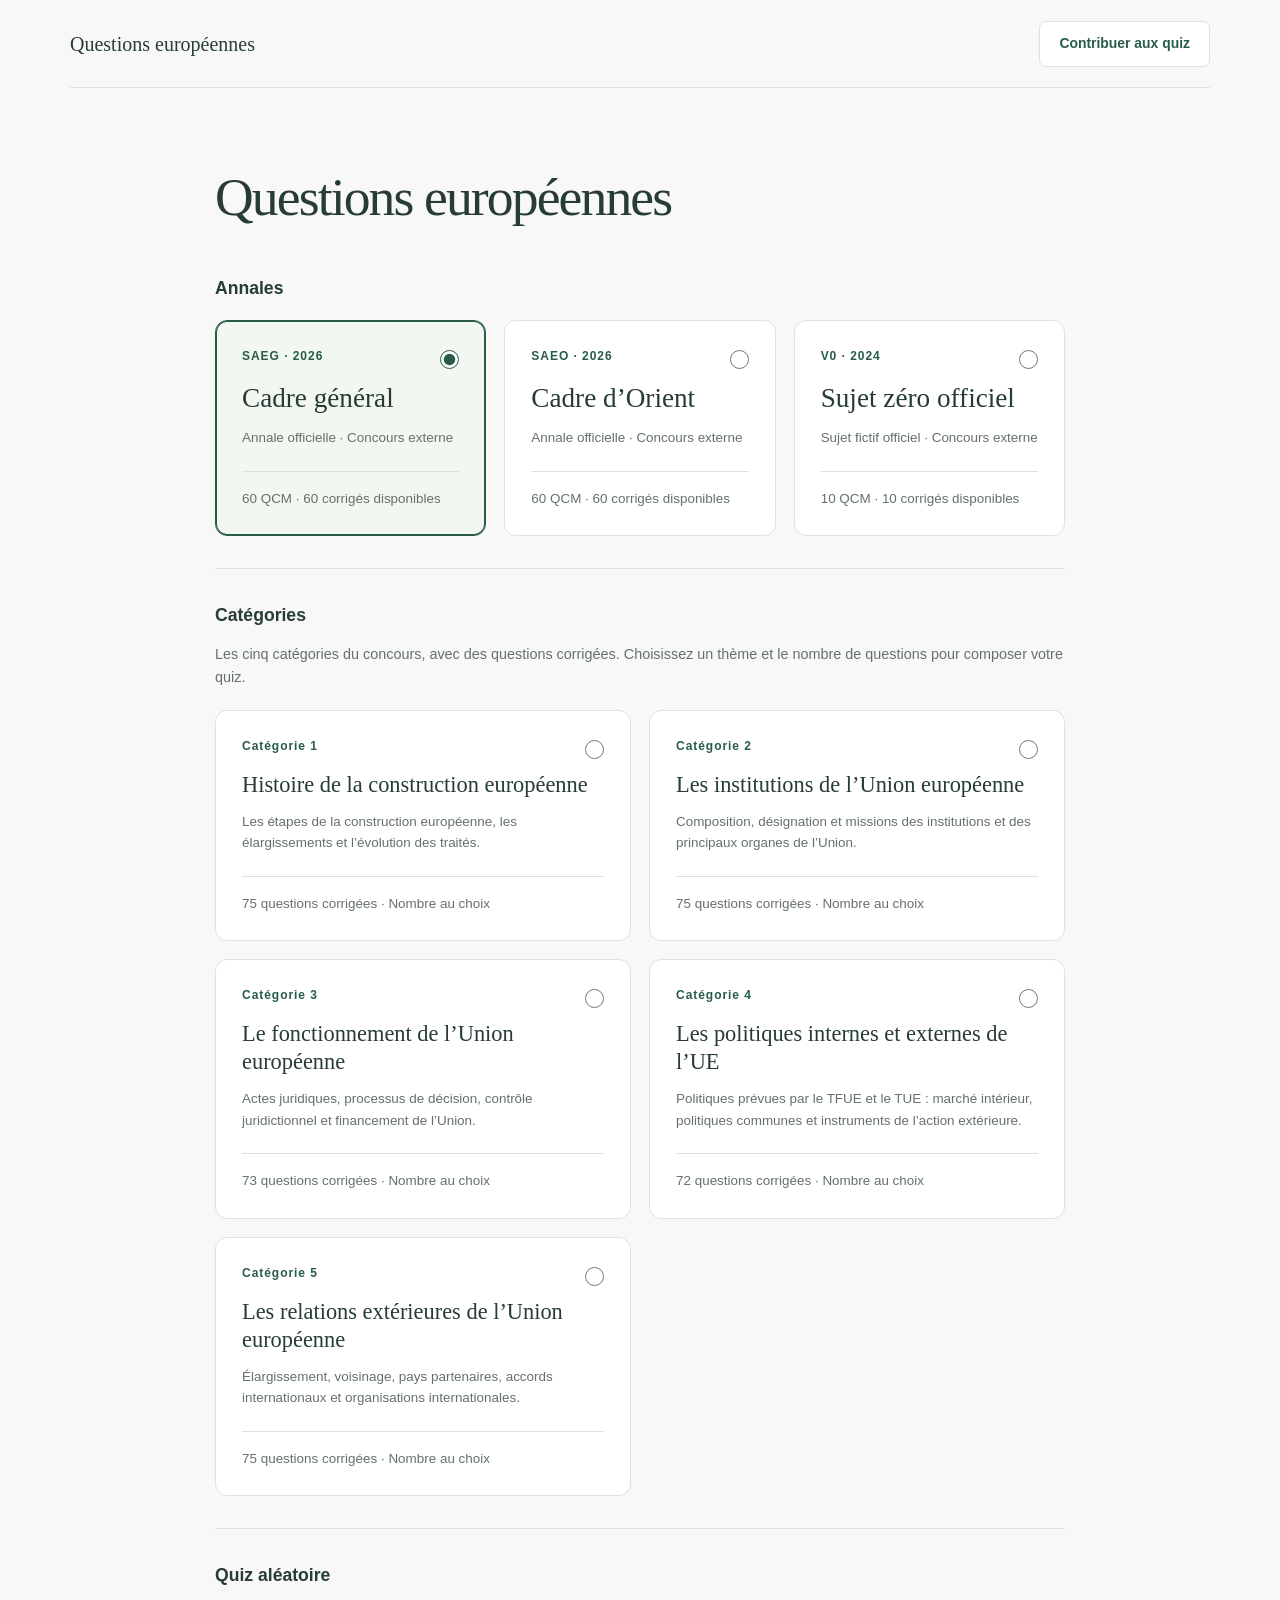
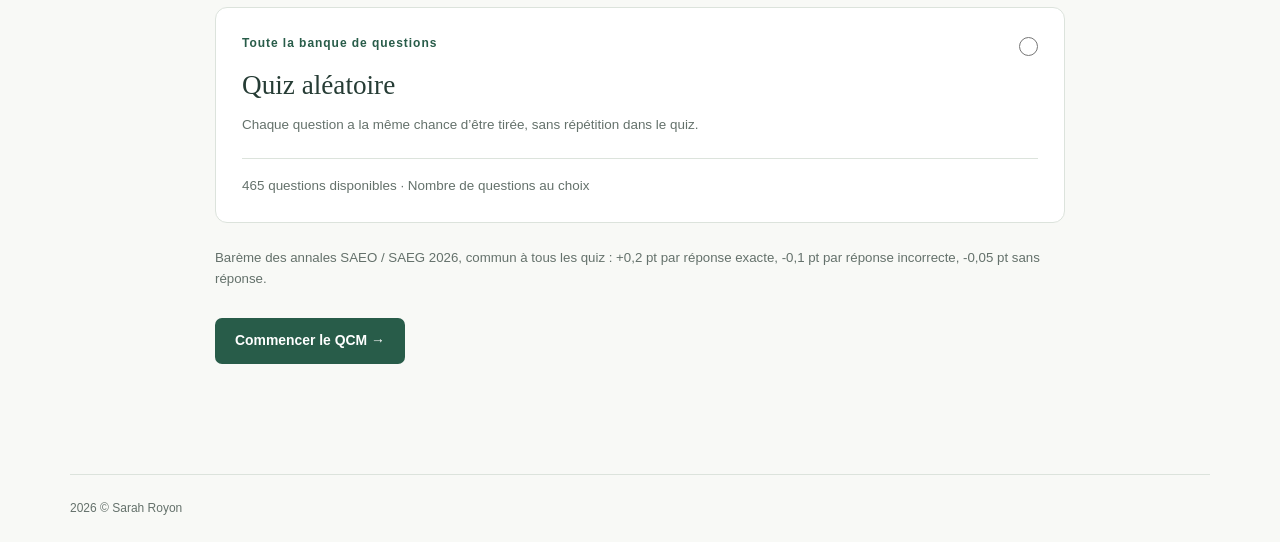
==== commit 352b139c: "Simplifie les mentions et les liens des quiz" ====
--- a/questions.html
+++ b/questions.html
@@ -43,7 +43,6 @@
                 <input id="category-count" name="category-count" type="number" min="1" step="1" required disabled aria-describedby="category-count-help">
                 <p id="category-count-help" class="small muted" aria-live="polite"></p>
               </div>
-              <p class="category-note small muted">Questions issues des annales et des entraînements, complétées par des questions originales. Les corrigés sont pédagogiques. Pour les questions reprises, répondez dans le contexte de date indiqué.</p>
             </section>
             <section class="source-group" aria-labelledby="random-source-title">
               <h2 id="random-source-title">Quiz aléatoire</h2>
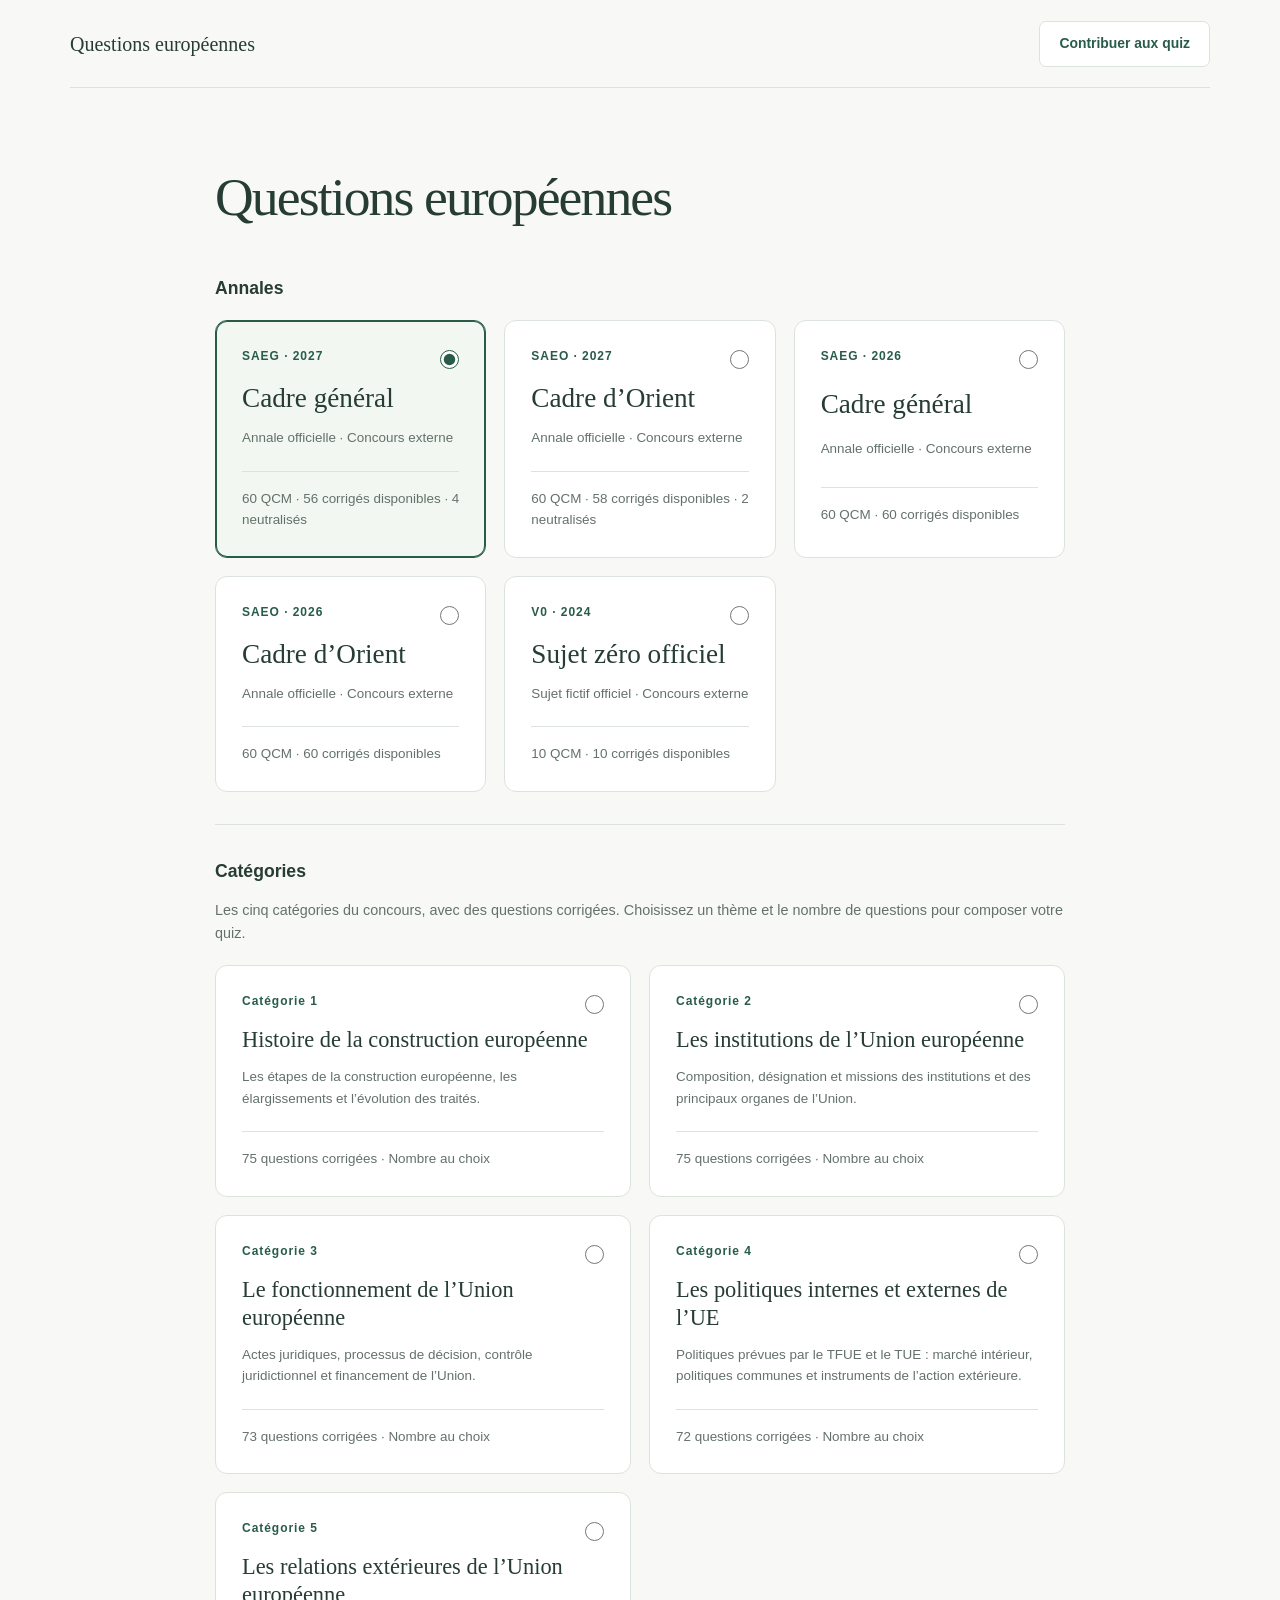
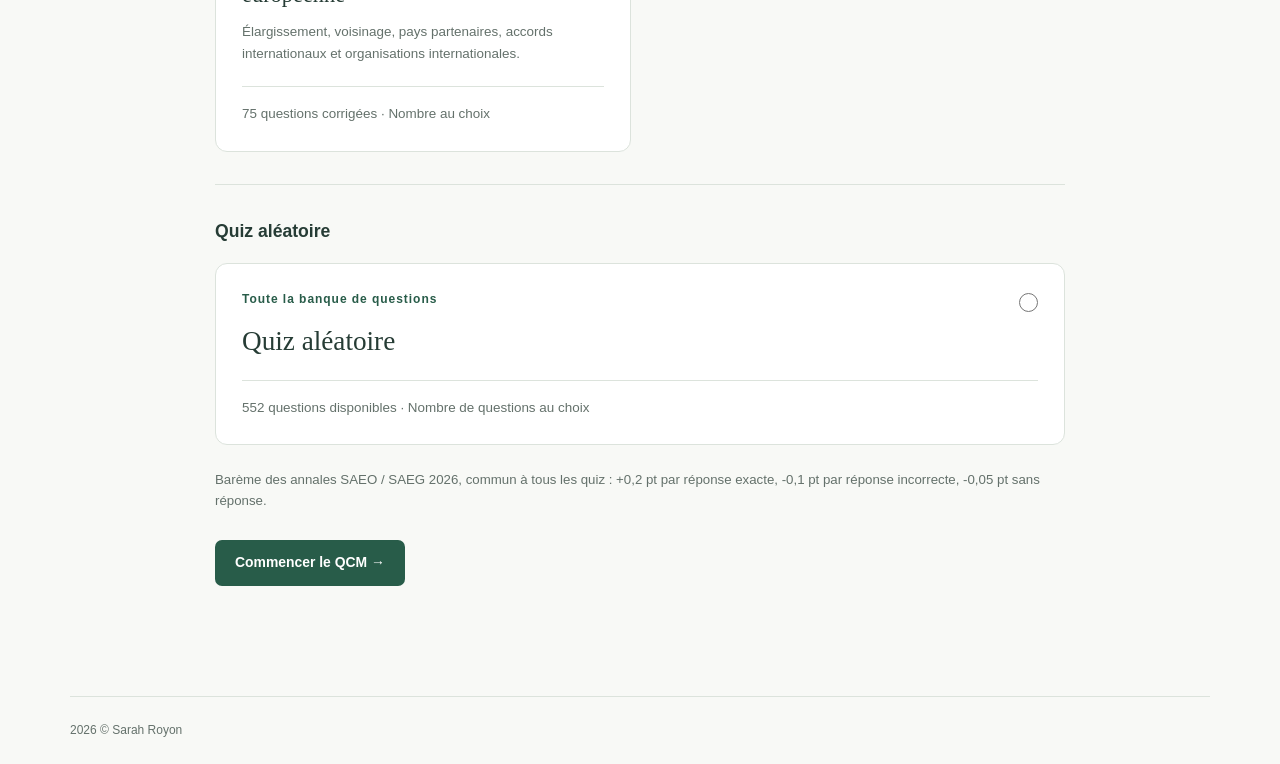
==== commit 2817b70c: "Ajoute les annales 2027 et leurs corrigés QCM" ====
--- a/questions.html
+++ b/questions.html
@@ -50,7 +50,6 @@
                 <span class="source-code">Toute la banque de questions</span>
                 <input id="random-source" type="radio" name="source" value="aleatoire" required aria-controls="random-settings">
                 <span class="source-title">Quiz aléatoire</span>
-                <span class="source-details">Chaque question a la même chance d’être tirée, sans répétition dans le quiz.</span>
                 <span id="random-source-details" class="source-status"></span>
               </label>
               <div id="random-settings" class="random-settings" hidden>
